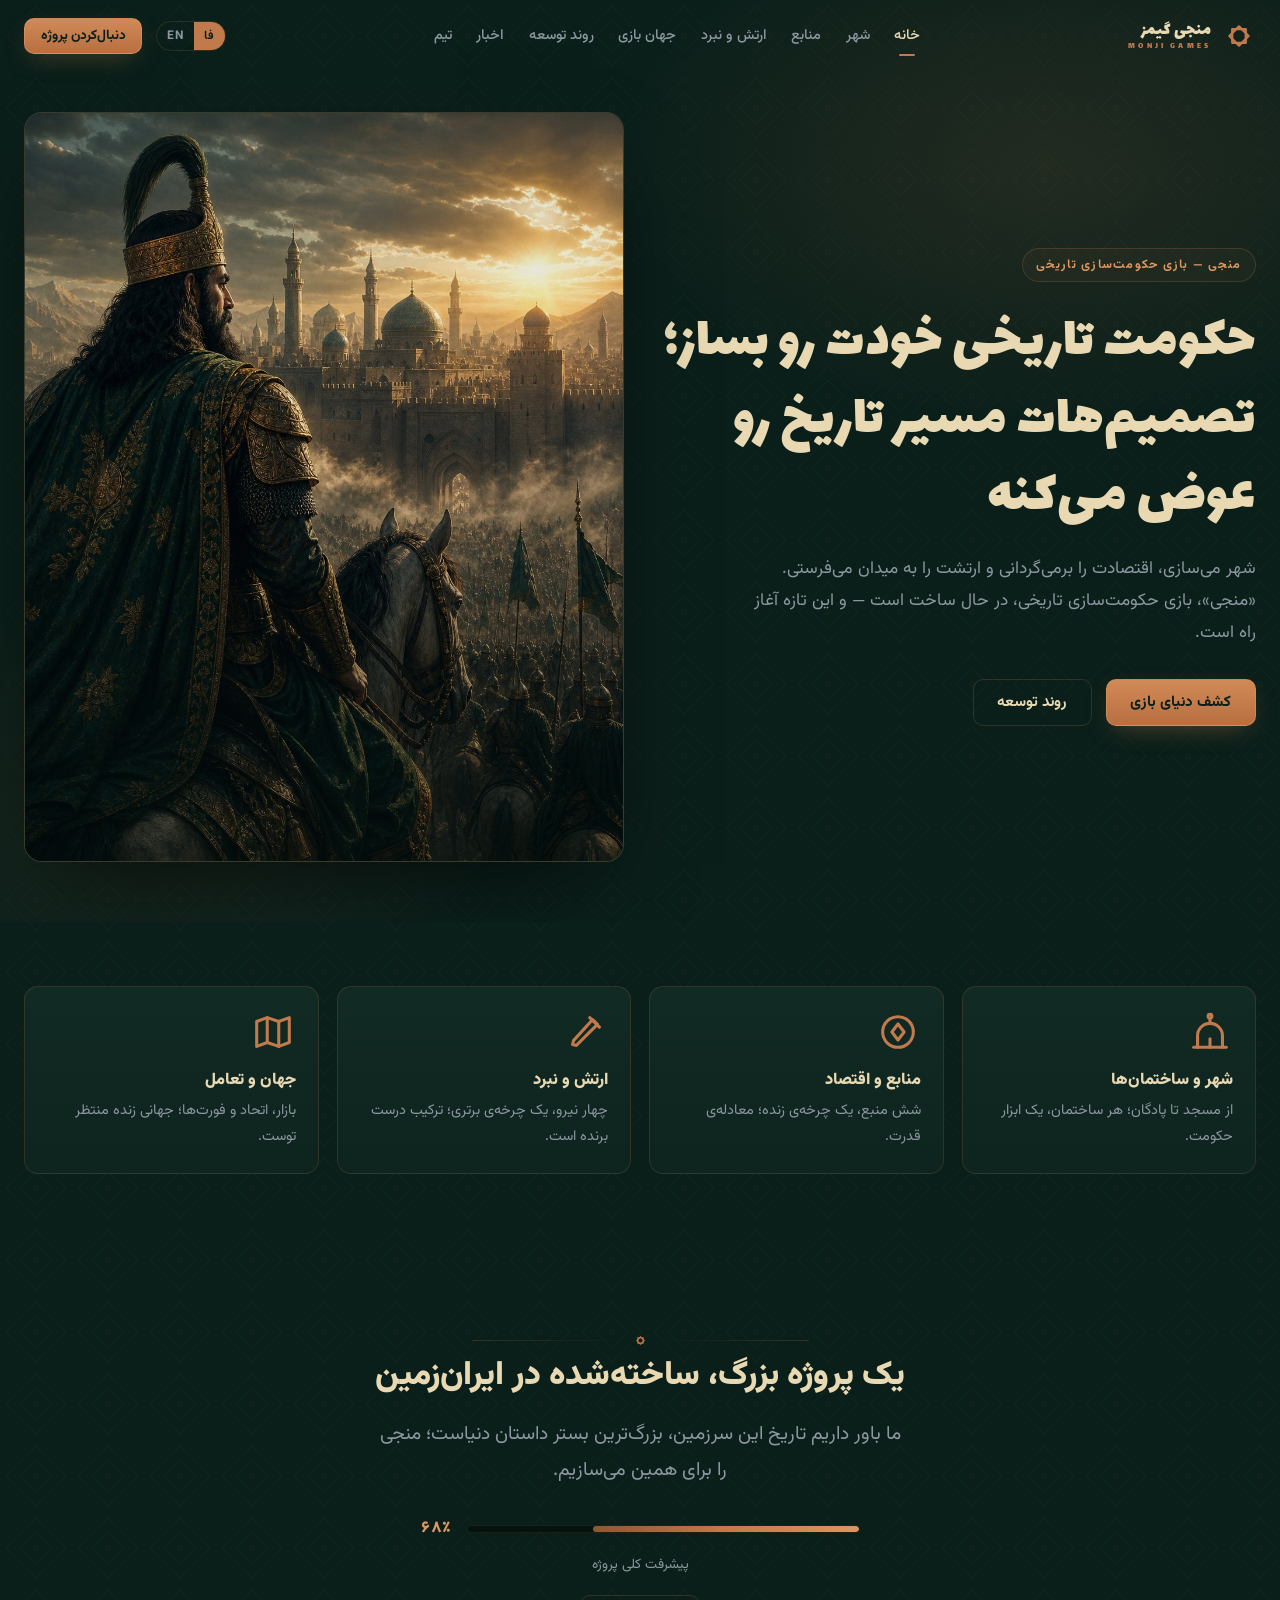
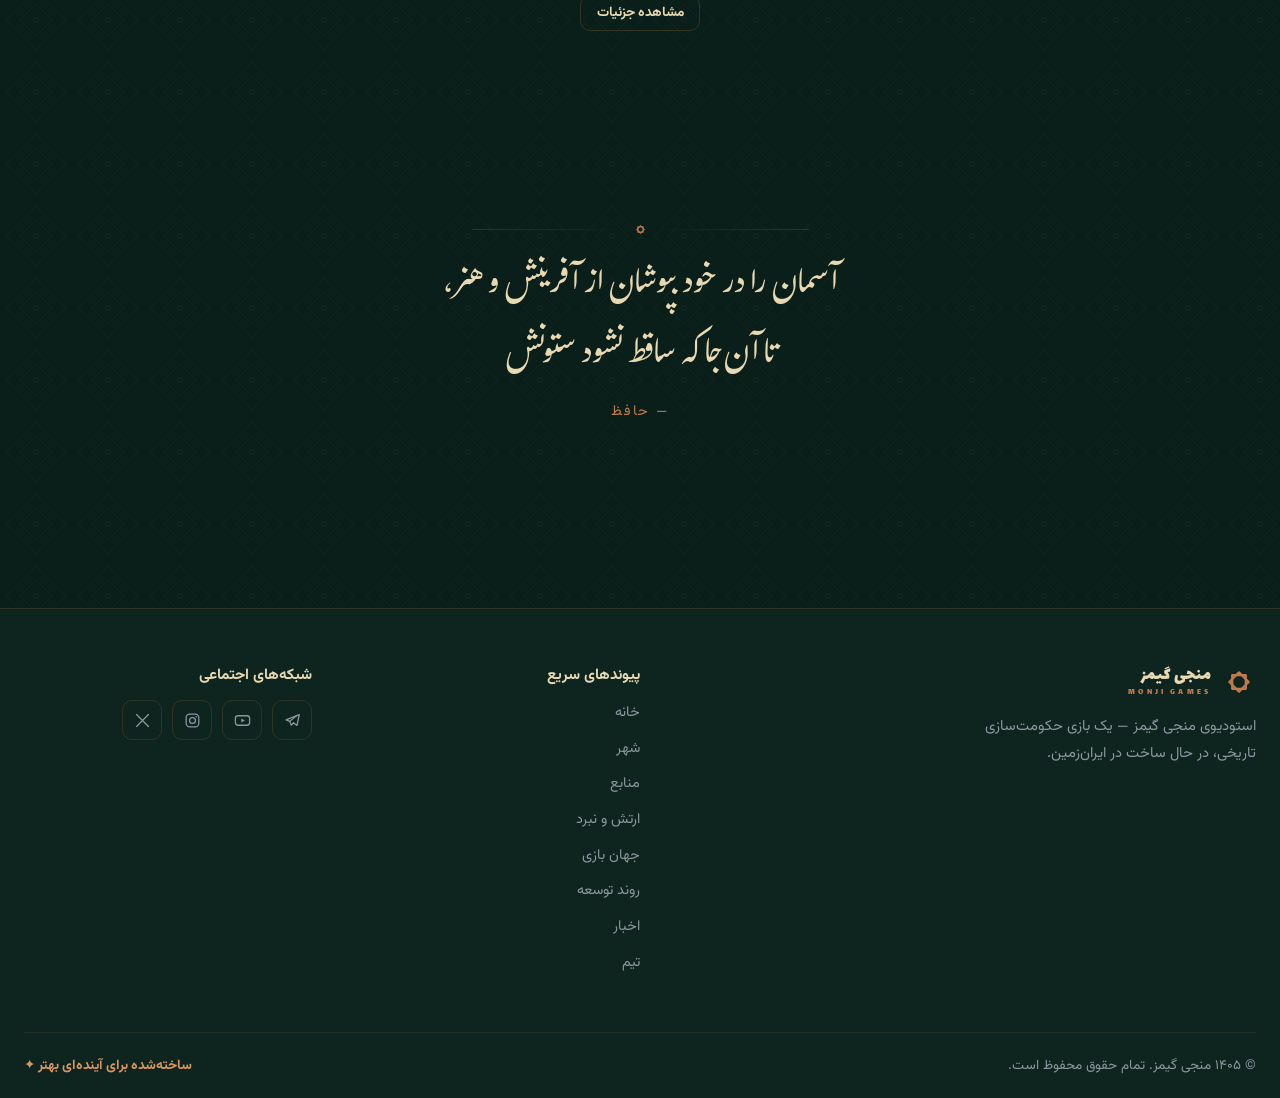
==== index.html @ e93cd84f "سایت منجی" ====
<!doctype html>
<html lang="fa" dir="rtl">
<head>
  <meta charset="utf-8">
  <meta name="viewport" content="width=device-width, initial-scale=1">
  <title data-i18n="title.home">منجی گیمز — بازی حکومت‌سازی تاریخی</title>
  <meta name="description" content="منجی — یک بازی حکومت‌سازی تاریخی در حال ساخت؛ شهر، اقتصاد، ارتش و جهان.">
  <link rel="icon" type="image/svg+xml" href="images/favicon.svg">
  <link rel="stylesheet" href="assets/css/fonts.css">
  <link rel="stylesheet" href="assets/css/main.css">
</head>
<body data-page="home">
  <a class="skip" href="#main">پرش به محتوا</a>
  <header id="siteHeader" class="site-header"></header>

  <main id="main">
    <!-- ۱. Hero — متن یک‌طرف، آرتورک سینمایی طرف دیگر (spec §6.1) -->
    <section class="hero">
      <div class="container hero-grid">
        <div class="hero-copy">
          <p class="eyebrow" data-i18n="home.kicker">منجی — بازی حکومت‌سازی تاریخی</p>
          <h1 data-i18n-html="home.title">حکومت تاریخی خودت رو بساز؛<br>تصمیم‌هات مسیر تاریخ رو عوض می‌کنه</h1>
          <p class="hero-sub" data-i18n="home.sub">شهر می‌سازی، اقتصادت را برمی‌گردانی و ارتشت را به میدان می‌فرستی. «منجی»، بازی حکومت‌سازی تاریخی، در حال ساخت است — و این تازه آغاز راه است.</p>
          <div class="hero-ctas">
            <a class="btn btn-primary" href="world.html" data-i18n="home.cta1">کشف دنیای بازی</a>
            <a class="btn btn-outline" href="progress.html" data-i18n="home.cta2">روند توسعه</a>
          </div>
        </div>
        <div class="hero-art">
          <div class="art-frame frame-corners">
            <img src="images/home-hero.jpg" alt="فرمانروا در برابر شهر و ارتش — آرتورک سینمایی" fetchpriority="high">
          </div>
        </div>
      </div>
    </section>

    <!-- ۲. چهار کارت باریک، هرکدام یک پیام -->
    <section class="section-sm" aria-label="بخش‌های بازی">
      <div class="container">
        <div class="feature-grid">
          <a class="card feature-card reveal" href="city.html">
            <span class="fc-icon"><svg viewBox="0 0 24 24" fill="none" stroke="currentColor" stroke-width="1.6" stroke-linecap="round" stroke-linejoin="round" aria-hidden="true"><path d="M5.5 20v-6a6.5 6.5 0 0 1 13 0v6"/><path d="M3.5 20h17"/><path d="M12 7.5V4.8"/><circle cx="12" cy="3.8" r="1"/><path d="M12 20v-4.5"/></svg></span>
            <h3 data-i18n="home.card1.t">شهر و ساختمان‌ها</h3>
            <p data-i18n="home.card1.l">از مسجد تا پادگان؛ هر ساختمان، یک ابزار حکومت.</p>
          </a>
          <a class="card feature-card reveal" href="resources.html">
            <span class="fc-icon"><svg viewBox="0 0 24 24" fill="none" stroke="currentColor" stroke-width="1.6" stroke-linecap="round" stroke-linejoin="round" aria-hidden="true"><circle cx="12" cy="12" r="8"/><path d="M12 7.8l3.2 4.2-3.2 4.2L8.8 12z"/></svg></span>
            <h3 data-i18n="home.card2.t">منابع و اقتصاد</h3>
            <p data-i18n="home.card2.l">شش منبع، یک چرخه‌ی زنده؛ معادله‌ی قدرت.</p>
          </a>
          <a class="card feature-card reveal" href="army.html">
            <span class="fc-icon"><svg viewBox="0 0 24 24" fill="none" stroke="currentColor" stroke-width="1.6" stroke-linecap="round" stroke-linejoin="round" aria-hidden="true"><path d="M5.5 18.5l2 .5L18.5 8l-2.5-2.5L6 16.5l-.5 2z"/><path d="M14.5 4.5l5 5"/></svg></span>
            <h3 data-i18n="home.card3.t">ارتش و نبرد</h3>
            <p data-i18n="home.card3.l">چهار نیرو، یک چرخه‌ی برتری؛ ترکیب درست برنده است.</p>
          </a>
          <a class="card feature-card reveal" href="world.html">
            <span class="fc-icon"><svg viewBox="0 0 24 24" fill="none" stroke="currentColor" stroke-width="1.6" stroke-linecap="round" stroke-linejoin="round" aria-hidden="true"><path d="M9 4.5L3.5 6.5v13L9 17.5l6 2 5.5-2v-13L15 6.5l-6-2z"/><path d="M9 4.5v13M15 6.5v13"/></svg></span>
            <h3 data-i18n="home.card4.t">جهان و تعامل</h3>
            <p data-i18n="home.card4.l">بازار، اتحاد و فورت‌ها؛ جهانی زنده منتظر توست.</p>
          </a>
        </div>
      </div>
    </section>

    <!-- ۳. سکشن آرام + Progress زنده -->
    <section class="section">
      <div class="container">
        <div class="calm-inner reveal">
          <div class="ornament"><svg viewBox="0 0 24 24" fill="none" stroke="currentColor" stroke-width="2" aria-hidden="true"><rect x="7.2" y="7.2" width="9.6" height="9.6"/><rect x="7.2" y="7.2" width="9.6" height="9.6" transform="rotate(45 12 12)"/></svg></div>
          <h2 class="h-section" data-i18n="home.calm.h">یک پروژه بزرگ، ساخته‌شده در ایران‌زمین</h2>
          <p class="calm-quote" data-i18n="home.calm.quote">ما باور داریم تاریخ این سرزمین، بزرگ‌ترین بستر داستان دنیاست؛ منجی را برای همین می‌سازیم.</p>
          <div class="calm-bar" id="homeBar">
            <span class="tp-bar"><span class="tp-fill" style="--p:68%"></span></span>
            <span class="calm-pct" id="homeBarPct">۶۸٪</span>
          </div>
          <p class="calm-label" data-i18n="home.calm.bar">پیشرفت کلی پروژه</p>
          <a class="btn btn-outline btn-sm" href="progress.html" data-i18n="home.calm.link">مشاهده جزئیات</a>
        </div>
      </div>
    </section>

    <!-- QuoteBanner پایانی -->
    <section class="quote-banner">
      <div class="ornament"><svg viewBox="0 0 24 24" fill="none" stroke="currentColor" stroke-width="2" aria-hidden="true"><rect x="7.2" y="7.2" width="9.6" height="9.6"/><rect x="7.2" y="7.2" width="9.6" height="9.6" transform="rotate(45 12 12)"/></svg></div>
      <p class="q-text" data-i18n-html="home.quote">آسمان را در خود بپوشان از آفرینش و هنر،<br>تا آن‌جا که ساقط نشود ستونش</p>
      <p class="q-by" data-i18n="home.quote.by">— حافظ</p>
    </section>
  </main>

  <footer id="siteFooter" class="site-footer"></footer>
  <div id="modals"></div>

  <script>window.MJ_CONFIG = window.MJ_CONFIG || {};</script>
  <script src="assets/js/i18n.js"></script>
  <script src="assets/js/data-fallback.js"></script>
  <script src="assets/js/main.js"></script>
</body>
</html>
---- assets/css/fonts.css ----
@font-face{font-family:'Cinzel';font-style:normal;font-weight:600;font-display:swap;src:url('../fonts/Cinzel-600-latin.woff2') format('woff2');}
@font-face{font-family:'Cinzel';font-style:normal;font-weight:700;font-display:swap;src:url('../fonts/Cinzel-700-latin.woff2') format('woff2');}
@font-face{font-family:'Cormorant';font-style:italic;font-weight:500;font-display:swap;src:url('../fonts/Cormorant-500i-latin.woff2') format('woff2');}
@font-face{font-family:'Cormorant';font-style:normal;font-weight:500;font-display:swap;src:url('../fonts/Cormorant-500-latin.woff2') format('woff2');}
@font-face{font-family:'Cormorant';font-style:normal;font-weight:600;font-display:swap;src:url('../fonts/Cormorant-600-latin.woff2') format('woff2');}
@font-face{font-family:'Inter';font-style:normal;font-weight:400;font-display:swap;src:url('../fonts/Inter-400-latin.woff2') format('woff2');}
@font-face{font-family:'Inter';font-style:normal;font-weight:600;font-display:swap;src:url('../fonts/Inter-600-latin.woff2') format('woff2');}
@font-face{font-family:'Inter';font-style:normal;font-weight:700;font-display:swap;src:url('../fonts/Inter-700-latin.woff2') format('woff2');}
@font-face{font-family:'Lalezar';font-style:normal;font-weight:400;font-display:swap;src:url('../fonts/Lalezar-400-arabic.woff2') format('woff2');}
@font-face{font-family:'Lalezar';font-style:normal;font-weight:400;font-display:swap;src:url('../fonts/Lalezar-400-latin.woff2') format('woff2');}
@font-face{font-family:'Vazirmatn';font-style:normal;font-weight:400;font-display:swap;src:url('../fonts/Vazirmatn-400-arabic.woff2') format('woff2');}
@font-face{font-family:'Vazirmatn';font-style:normal;font-weight:400;font-display:swap;src:url('../fonts/Vazirmatn-400-latin.woff2') format('woff2');}
@font-face{font-family:'Vazirmatn';font-style:normal;font-weight:500;font-display:swap;src:url('../fonts/Vazirmatn-500-arabic.woff2') format('woff2');}
@font-face{font-family:'Vazirmatn';font-style:normal;font-weight:500;font-display:swap;src:url('../fonts/Vazirmatn-500-latin.woff2') format('woff2');}
@font-face{font-family:'Vazirmatn';font-style:normal;font-weight:700;font-display:swap;src:url('../fonts/Vazirmatn-700-arabic.woff2') format('woff2');}
@font-face{font-family:'Vazirmatn';font-style:normal;font-weight:700;font-display:swap;src:url('../fonts/Vazirmatn-700-latin.woff2') format('woff2');}
@font-face{font-family:'Vazirmatn';font-style:normal;font-weight:900;font-display:swap;src:url('../fonts/Vazirmatn-900-arabic.woff2') format('woff2');}
@font-face{font-family:'Vazirmatn';font-style:normal;font-weight:900;font-display:swap;src:url('../fonts/Vazirmatn-900-latin.woff2') format('woff2');}
@font-face{font-family:'Gulzar';font-style:normal;font-weight:400;font-display:swap;src:url('../fonts/Gulzar-400-arabic.woff2') format('woff2');}
@font-face{font-family:'Gulzar';font-style:normal;font-weight:400;font-display:swap;src:url('../fonts/Gulzar-400-latin.woff2') format('woff2');}
---- assets/css/main.css ----
/* ============================================================
   Monji Games — Design System (spec §2)
   Palette: deep emerald / copper / desert beige
   ============================================================ */

:root {
  --bg: #0B1F1A;
  --surface: #122A24;
  --surface-2: #0E241E;
  --copper: #C17A4C;
  --copper-light: #DA9762;
  --copper-dim: rgba(193, 122, 76, .22);
  --beige: #E8D9B3;
  --steel: #8C97A0;
  --abyss: #05100D;
  --line: rgba(193, 122, 76, .18);
  --font-body: 'Vazirmatn', 'Inter', system-ui, sans-serif;
  --font-display: 'Lalezar', 'Cinzel', serif;
  --font-quote: 'Gulzar', 'Cormorant', serif;
  --radius: 14px;
  --header-h: 72px;
  --maxw: 1360px;
  --pattern: url("data:image/svg+xml,%3Csvg xmlns='http://www.w3.org/2000/svg' width='72' height='72' viewBox='0 0 72 72'%3E%3Cg fill='none' stroke='%23C17A4C' stroke-opacity='0.05'%3E%3Cpath d='M36 6L66 36L36 66L6 36Z'/%3E%3Cpath d='M36 20L52 36L36 52L20 36Z'/%3E%3Ccircle cx='36' cy='36' r='2.5'/%3E%3C/g%3E%3C/svg%3E");
}

html[lang="en"] {
  --font-body: 'Inter', 'Vazirmatn', system-ui, sans-serif;
  --font-display: 'Cinzel', 'Lalezar', serif;
  --font-quote: 'Cormorant', 'Gulzar', serif;
}

/* ---------- base ---------- */
* { box-sizing: border-box; }
html { scroll-behavior: smooth; }
body {
  margin: 0;
  background-color: var(--bg);
  background-image: var(--pattern);
  color: var(--steel);
  font-family: var(--font-body);
  font-size: 16px;
  line-height: 1.85;
  -webkit-font-smoothing: antialiased;
  min-height: 100vh;
}
body.no-scroll { overflow: hidden; }
img { max-width: 100%; display: block; }
a { color: inherit; text-decoration: none; }
button { font-family: inherit; cursor: pointer; }
h1, h2, h3, h4 { color: var(--beige); line-height: 1.4; margin: 0; font-weight: 900; }
::selection { background: rgba(193, 122, 76, .35); color: var(--beige); }
:focus-visible { outline: 2px solid var(--copper-light); outline-offset: 2px; border-radius: 4px; }

.skip {
  position: absolute; inset-inline-start: 12px; top: -70px; z-index: 200;
  background: var(--copper); color: #0B1F1A; padding: .6em 1.1em; border-radius: 8px;
  font-weight: 700; transition: top .2s;
}
.skip:focus { top: 12px; }

/* ---------- layout ---------- */
.container { width: 100%; max-width: var(--maxw); margin-inline: auto; padding-inline: 24px; }
.section { padding-block: clamp(48px, 7vw, 96px); position: relative; }
.section-sm { padding-block: clamp(32px, 5vw, 64px); position: relative; }
.lead { font-size: clamp(1rem, 1.4vw, 1.12rem); color: var(--steel); max-width: 62ch; margin: 0; }
.center { margin-inline: auto; text-align: center; }
.eyebrow { color: var(--copper-light); font-size: .85rem; letter-spacing: .16em; font-weight: 700; margin: 0 0 4px; }

.h-section { font-size: clamp(1.55rem, 2.6vw, 2.2rem); }
html[lang="en"] .h-section { font-family: var(--font-display); font-weight: 700; letter-spacing: .02em; }

/* ---------- ornament divider ---------- */
.ornament { display: flex; align-items: center; justify-content: center; gap: 12px; color: var(--copper); margin-block: 6px; }
.ornament::before, .ornament::after {
  content: ""; height: 1px; width: min(150px, 24vw);
  background: linear-gradient(90deg, transparent, var(--copper-dim));
}
.ornament::after { background: linear-gradient(90deg, var(--copper-dim), transparent); }
.ornament svg { width: 13px; height: 13px; flex: 0 0 auto; }

/* ---------- buttons ---------- */
.btn {
  display: inline-flex; align-items: center; justify-content: center; gap: .6em;
  padding: .72em 1.55em; border-radius: 10px; border: 1px solid transparent;
  font-weight: 700; font-size: .95rem; line-height: 1.5; transition: all .25s ease;
  font-family: var(--font-body);
}
.btn-primary {
  background: linear-gradient(180deg, #D08A57, #B96F41); color: #0B1F1A;
  border-color: rgba(218, 151, 98, .55);
  box-shadow: 0 8px 26px -10px rgba(193, 122, 76, .5);
}
.btn-primary:hover { background: linear-gradient(180deg, #DA9762, #C17A4C); transform: translateY(-2px); box-shadow: 0 12px 30px -10px rgba(193, 122, 76, .65); }
.btn-outline { background: transparent; color: var(--beige); border-color: var(--copper-dim); }
.btn-outline:hover { border-color: var(--copper); color: var(--copper-light); background: rgba(193, 122, 76, .08); }
.btn-sm { padding: .5em 1.15em; font-size: .85rem; }

/* ---------- header ---------- */
.site-header {
  position: fixed; inset-inline: 0; top: 0; z-index: 90;
  border-bottom: 1px solid transparent;
  transition: background .35s ease, border-color .35s ease, box-shadow .35s ease;
}
.site-header.solid {
  background: rgba(11, 31, 26, .9);
  backdrop-filter: blur(14px); -webkit-backdrop-filter: blur(14px);
  border-bottom-color: var(--line);
  box-shadow: 0 10px 30px -18px rgba(0, 0, 0, .6);
}
.header-inner { display: flex; align-items: center; gap: 20px; height: var(--header-h); position: relative; }
.logo { display: inline-flex; align-items: center; gap: 11px; }
.logo-mark { display: grid; place-items: center; }
.logo-mark svg { width: 34px; height: 34px; color: var(--copper); }
.logo-text { display: flex; flex-direction: column; line-height: 1.25; }
.logo-text b { color: var(--beige); font-family: var(--font-display); font-weight: 400; font-size: 1.12rem; }
html[lang="en"] .logo-text b { font-weight: 700; }
.logo-text i { font-style: normal; font-family: var(--font-display); font-size: .52rem; letter-spacing: .38em; color: var(--copper); }
.main-nav { display: flex; gap: 2px; margin-inline: auto; }
.nav-link {
  padding: .5em .78em; color: var(--steel); font-size: .9rem; font-weight: 500;
  border-radius: 8px; position: relative; white-space: nowrap; transition: color .2s;
}
.nav-link:hover { color: var(--beige); }
.nav-link[aria-current="page"] { color: var(--beige); }
.nav-link[aria-current="page"]::after {
  content: ""; position: absolute; inset-inline: 16px; bottom: 1px; height: 2px;
  background: var(--copper); border-radius: 2px;
}
.header-actions { display: flex; align-items: center; gap: 14px; }
.lang-switch { display: flex; border: 1px solid var(--line); border-radius: 999px; overflow: hidden; }
.lang-btn {
  background: transparent; border: 0; color: var(--steel); font-size: .75rem; font-weight: 700;
  padding: .4em .85em; letter-spacing: .06em; transition: all .2s;
}
.lang-btn:hover { color: var(--beige); }
.lang-btn[aria-pressed="true"] { background: var(--copper); color: #0B1F1A; }

.menu-btn { display: none; flex-direction: column; gap: 5px; background: none; border: 0; width: 44px; height: 44px; align-items: center; justify-content: center; }
.menu-btn span { width: 22px; height: 2px; background: var(--beige); border-radius: 2px; transition: transform .3s, opacity .3s; }
.menu-btn.open span:nth-child(1) { transform: translateY(7px) rotate(45deg); }
.menu-btn.open span:nth-child(2) { opacity: 0; }
.menu-btn.open span:nth-child(3) { transform: translateY(-7px) rotate(-45deg); }

/* mobile menu */
.mobile-menu {
  position: fixed; inset: 0; z-index: 80;
  background: rgba(5, 16, 13, .97);
  backdrop-filter: blur(10px); -webkit-backdrop-filter: blur(10px);
  display: flex; flex-direction: column; padding: calc(var(--header-h) + 18px) 26px 40px;
  opacity: 0; visibility: hidden; transform: translateY(-10px);
  transition: opacity .3s, transform .3s, visibility .3s;
  overflow-y: auto;
}
.mobile-menu.open { opacity: 1; visibility: visible; transform: none; }
.mm-top { display: flex; justify-content: space-between; align-items: center; gap: 12px; margin-bottom: 22px; }
.mm-link {
  font-size: 1.2rem; color: var(--beige); padding: .6em .2em; font-weight: 700;
  border-bottom: 1px solid rgba(193, 122, 76, .12);
}
.mm-link[aria-current="page"] { color: var(--copper-light); }

/* ---------- hero (home, split) ---------- */
.hero {
  position: relative; min-height: 100svh; display: flex; align-items: center;
  padding-top: calc(var(--header-h) + 40px); padding-bottom: 60px; overflow: hidden;
}
.hero::before {
  content: ""; position: absolute; inset: 0; pointer-events: none;
  background:
    radial-gradient(55% 45% at 82% 18%, rgba(193, 122, 76, .13), transparent 62%),
    radial-gradient(45% 40% at 12% 88%, rgba(193, 122, 76, .08), transparent 60%);
}
.hero-grid {
  display: grid; grid-template-columns: repeat(12, 1fr); gap: 32px;
  align-items: center; position: relative; width: 100%;
}
.hero-copy { grid-column: span 6; }
.hero-art { grid-column: span 6; position: relative; }
.hero .eyebrow { display: inline-block; border: 1px solid var(--copper-dim); border-radius: 999px; padding: .35em 1.1em; letter-spacing: .1em; font-size: .78rem; background: rgba(193, 122, 76, .05); }
.hero h1 {
  font-family: var(--font-display); font-weight: 400;
  font-size: clamp(2.05rem, 4.6vw, 3.9rem); line-height: 1.32; margin: 18px 0 16px;
}
html[lang="en"] .hero h1 { font-weight: 700; line-height: 1.25; }
.hero-sub { font-size: clamp(1rem, 1.35vw, 1.13rem); max-width: 52ch; margin: 0 0 30px; }
.hero-ctas { display: flex; gap: 14px; flex-wrap: wrap; }
.art-frame {
  position: relative; border: 1px solid var(--copper-dim); border-radius: 18px;
  overflow: hidden; aspect-ratio: 4 / 5;
  box-shadow: 0 34px 90px -32px rgba(0, 0, 0, .75);
  background: var(--surface);
}
.art-frame img { width: 100%; height: 100%; object-fit: cover; }
.art-frame::after {
  content: ""; position: absolute; inset: 0; pointer-events: none;
  background: linear-gradient(180deg, rgba(5, 16, 13, .12) 0%, transparent 45%, rgba(5, 16, 13, .55) 100%);
}
/* decorative corner accents (spec §2.4) */
.frame-corners::before {
  content: ""; position: absolute; inset: -11px; pointer-events: none; z-index: 2;
  opacity: .75;
  background:
    linear-gradient(var(--copper), var(--copper)) left top / 26px 2px,
    linear-gradient(var(--copper), var(--copper)) left top / 2px 26px,
    linear-gradient(var(--copper), var(--copper)) right top / 26px 2px,
    linear-gradient(var(--copper), var(--copper)) right top / 2px 26px,
    linear-gradient(var(--copper), var(--copper)) left bottom / 26px 2px,
    linear-gradient(var(--copper), var(--copper)) left bottom / 2px 26px,
    linear-gradient(var(--copper), var(--copper)) right bottom / 26px 2px,
    linear-gradient(var(--copper), var(--copper)) right bottom / 2px 26px;
  background-repeat: no-repeat;
}

/* ---------- page hero (banner) ---------- */
.page-hero {
  position: relative; min-height: 58vh; display: flex; align-items: flex-end;
  padding-top: calc(var(--header-h) + 60px); padding-bottom: 44px; overflow: hidden;
}
.ph-bg { position: absolute; inset: 0; }
.ph-bg img { width: 100%; height: 100%; object-fit: cover; }
.ph-bg::after {
  content: ""; position: absolute; inset: 0;
  background: linear-gradient(180deg, rgba(5, 16, 13, .58) 0%, rgba(11, 31, 26, .3) 42%, rgba(11, 31, 26, .97) 90%, var(--bg) 100%);
}
.page-hero .container { position: relative; }
.page-hero h1 { font-family: var(--font-display); font-weight: 400; font-size: clamp(1.9rem, 4.2vw, 3.3rem); line-height: 1.32; max-width: 24ch; }
html[lang="en"] .page-hero h1 { font-weight: 700; }
.page-hero .lead { margin-top: 12px; max-width: 60ch; }

/* compact centered page head (no banner) */
.page-head { padding-top: calc(var(--header-h) + 56px); padding-bottom: 8px; text-align: center; }
.page-head h1 { font-family: var(--font-display); font-weight: 400; font-size: clamp(1.9rem, 4vw, 3rem); line-height: 1.35; }
html[lang="en"] .page-head h1 { font-weight: 700; }
.page-head .lead { margin-inline: auto; margin-top: 10px; }

/* ---------- cards ---------- */
.card {
  background: linear-gradient(180deg, var(--surface), var(--surface-2));
  border: 1px solid var(--line); border-radius: var(--radius);
  padding: 22px; position: relative;
  transition: transform .25s ease, border-color .25s ease, box-shadow .25s ease;
}
.card:hover { transform: translateY(-4px); border-color: rgba(193, 122, 76, .45); box-shadow: 0 20px 44px -22px rgba(0, 0, 0, .7); }
.fc-icon { display: block; color: var(--copper); width: 46px; height: 46px; margin-bottom: 14px; }
.fc-icon svg { width: 100%; height: 100%; }
.fc-icon.sm { width: 34px; height: 34px; margin-bottom: 0; }

.feature-grid { display: grid; grid-template-columns: repeat(4, 1fr); gap: 18px; }
.feature-card h3 { font-size: 1.02rem; margin-bottom: 6px; transition: color .2s; }
.feature-card:hover h3 { color: var(--copper-light); }
.feature-card p { margin: 0; font-size: .9rem; }

/* ---------- tabs (city) ---------- */
.tabs { display: flex; gap: 6px; border-bottom: 1px solid var(--line); overflow-x: auto; scrollbar-width: none; }
.tabs::-webkit-scrollbar { display: none; }
.tab {
  flex: 0 0 auto; background: none; border: 0; color: var(--steel);
  font-size: .95rem; font-weight: 700; padding: .7em 1.25em;
  border-bottom: 2px solid transparent; margin-bottom: -1px; white-space: nowrap; transition: color .2s, border-color .2s;
}
.tab:hover { color: var(--beige); }
.tab[aria-selected="true"] { color: var(--beige); border-bottom-color: var(--copper); }

/* ---------- item cards (city / buildings) ---------- */
.items-grid { display: grid; grid-template-columns: repeat(4, 1fr); gap: 18px; margin-top: 28px; }
.item-card { padding: 0; overflow: hidden; display: flex; flex-direction: column; }
.ic-media { position: relative; aspect-ratio: 16 / 10; overflow: hidden; background: var(--surface-2); }
.ic-media img { width: 100%; height: 100%; object-fit: cover; transition: transform .5s ease; }
.item-card:hover .ic-media img { transform: scale(1.05); }
.ic-media::after { content: ""; position: absolute; inset: 0; background: linear-gradient(180deg, transparent 52%, rgba(5, 16, 13, .55)); }
.ic-body { padding: 16px 18px 18px; display: flex; flex-direction: column; gap: 6px; flex: 1; }
.ic-name { font-size: 1rem; }
.ic-line { font-size: .87rem; margin: 0; flex: 1; }
.ic-chevron { width: 20px; height: 20px; color: var(--copper); margin-top: 4px; transition: transform .25s; }
.ic-chevron svg { width: 100%; height: 100%; }
[dir="rtl"] .ic-chevron svg { transform: scaleX(-1); }
[dir="rtl"] .item-card:hover .ic-chevron { transform: translateX(-4px); }
[dir="ltr"] .item-card:hover .ic-chevron { transform: translateX(4px); }

/* ---------- resource cards ---------- */
.res-grid { display: grid; grid-template-columns: repeat(3, 1fr); gap: 18px; }
.res-card { display: flex; gap: 16px; align-items: flex-start; }
.res-card:hover h3 { color: var(--copper-light); }
.rc-icon {
  width: 48px; height: 48px; flex: 0 0 48px; color: var(--copper);
  border: 1px solid var(--line); border-radius: 12px;
  display: grid; place-items: center; background: rgba(193, 122, 76, .06);
}
.rc-icon svg { width: 26px; height: 26px; }
.res-card h3 { font-size: 1.02rem; margin-bottom: 4px; transition: color .2s; }
.res-card p { margin: 0; font-size: .88rem; }

/* callout ("ارتشت هزینه دارد") */
.callout {
  display: grid; grid-template-columns: auto 1fr; gap: 26px; align-items: center;
  background: linear-gradient(120deg, rgba(193, 122, 76, .1), transparent 55%), var(--surface);
  border: 1px solid var(--line); border-radius: 18px; padding: 30px 34px; position: relative; overflow: hidden;
}
.callout .co-icon { width: 64px; height: 64px; color: var(--copper); }
.callout .co-icon svg { width: 100%; height: 100%; }
.callout h3 { font-size: 1.28rem; margin-bottom: 8px; }
.callout p { margin: 0; max-width: 72ch; }

/* ---------- army ---------- */
.unit-grid { display: grid; grid-template-columns: repeat(4, 1fr); gap: 18px; }
.unit-card h3 { font-size: 1.02rem; margin-bottom: 6px; }
.unit-card:hover h3 { color: var(--copper-light); }
.unit-card p { margin: 0; font-size: .88rem; }

.cycle-wrap { display: grid; grid-template-columns: minmax(280px, 520px) 1fr; gap: clamp(28px, 4vw, 56px); align-items: center; }
.cycle-svg { width: 100%; height: auto; }
.cycle-svg text { font-family: var(--font-body); }
.cycle-aside .lead { margin-top: 10px; }
.treb-note { margin-top: 26px; }
.treb-head { display: flex; align-items: center; gap: 14px; margin-bottom: 10px; }
.treb-head h3 { font-size: 1.05rem; }
.treb-note p { margin: 0; font-size: .92rem; }

.camp-grid { display: grid; grid-template-columns: 1fr 1fr; gap: 18px; }
.camp-card h3 { font-size: 1.15rem; margin-bottom: 8px; }
.camp-card p { margin: 0; font-size: .94rem; }

/* ---------- world ---------- */
.world-grid { grid-template-columns: repeat(3, 1fr); }
.map-note {
  display: flex; gap: 20px; align-items: center; margin-top: 28px;
  border: 1px dashed var(--copper-dim); border-radius: 18px; padding: 26px 28px;
  background: rgba(193, 122, 76, .03);
}
.map-note .mn-icon { width: 52px; height: 52px; flex: 0 0 52px; color: var(--copper); }
.map-note .mn-icon svg { width: 100%; height: 100%; }
.map-note h3 { font-size: 1.05rem; margin-bottom: 4px; }
.map-note p { margin: 0; font-size: .9rem; }

/* ---------- level progression (city) ---------- */
.level-compare { text-align: center; }
.level-grid { display: flex; align-items: center; justify-content: center; gap: 24px; margin-top: 36px; max-width: 880px; margin-inline: auto; }
.level-card { margin: 0; background: var(--surface); border: 1px solid var(--line); border-radius: 18px; padding: 28px 26px 20px; flex: 1; text-align: center; }
.lv-art svg { width: 100%; max-width: 250px; height: auto; color: var(--copper); }
.level-card figcaption { margin-top: 12px; color: var(--beige); font-weight: 700; font-size: .95rem; }
.lv-up { border-color: rgba(193, 122, 76, .45); background: linear-gradient(180deg, rgba(193, 122, 76, .09), var(--surface)); }
.level-arrow { color: var(--copper); flex: 0 0 auto; }
.level-arrow svg { width: 42px; height: 42px; }
[dir="rtl"] .level-arrow { transform: scaleX(-1); }

/* ---------- progress page ---------- */
.ring-wrap { display: flex; flex-direction: column; align-items: center; gap: 4px; }
.ring { position: relative; width: clamp(220px, 32vw, 320px); aspect-ratio: 1; }
.ring svg { width: 100%; height: 100%; transform: rotate(-90deg); }
.ring-bg { fill: none; stroke: rgba(193, 122, 76, .14); stroke-width: 10; }
.ring-fg {
  fill: none; stroke: url(#ringGrad); stroke-width: 10; stroke-linecap: round;
  stroke-dasharray: 540.354; stroke-dashoffset: 540.354;
  transition: stroke-dashoffset 1.5s cubic-bezier(.22, .8, .3, 1);
}
.ring-center { position: absolute; inset: 0; display: grid; place-content: center; text-align: center; }
.ring-num {
  font-family: var(--font-display); font-weight: 400;
  font-size: clamp(2.5rem, 5vw, 3.7rem); color: var(--beige); line-height: 1.1;
  font-variant-numeric: tabular-nums;
}
html[lang="en"] .ring-num { font-weight: 700; }
.ring-label { color: var(--steel); font-size: .9rem; margin-top: 4px; }

.rows-title { text-align: center; margin-top: clamp(40px, 6vw, 64px); }
.rows { max-width: 760px; margin: 28px auto 0; display: flex; flex-direction: column; gap: 20px; }
.thin-progress { display: grid; grid-template-columns: minmax(130px, 220px) 1fr auto; align-items: center; gap: 18px; }
.tp-name { color: var(--beige); font-weight: 700; font-size: .95rem; }
.tp-bar {
  height: 6px; background: rgba(5, 16, 13, .75);
  border: 1px solid rgba(193, 122, 76, .12); border-radius: 999px; overflow: hidden;
}
.tp-fill {
  display: block; height: 100%; width: 0;
  background: linear-gradient(90deg, #8F5730, var(--copper), var(--copper-light));
  border-radius: 999px; transition: width 1.3s cubic-bezier(.22, .8, .3, 1);
}
.in .tp-fill { width: var(--p); }
.tp-pct { color: var(--copper-light); font-weight: 900; font-variant-numeric: tabular-nums; font-size: .95rem; min-width: 4ch; text-align: end; }

.tri-grid { display: grid; grid-template-columns: repeat(3, 1fr); gap: 18px; margin-top: clamp(40px, 6vw, 64px); }
.tri-card .t-label { color: var(--copper-light); font-size: .82rem; font-weight: 700; letter-spacing: .08em; display: block; margin-bottom: 8px; }
.tri-card p { margin: 0; font-size: .95rem; color: var(--steel); }
.prog-note { text-align: center; margin-top: 44px; font-size: .83rem; color: var(--steel); opacity: .8; }

/* home calm section */
.calm-inner { max-width: 640px; margin-inline: auto; text-align: center; }
.calm-quote { font-size: clamp(1.02rem, 1.6vw, 1.2rem); color: var(--steel); margin: 18px 0 0; max-width: 48ch; margin-inline: auto; }
.calm-bar { display: flex; align-items: center; gap: 16px; max-width: 440px; margin: 26px auto 8px; }
.calm-bar .tp-bar { flex: 1; height: 8px; border-width: 1px; }
.calm-pct { color: var(--copper-light); font-weight: 900; font-variant-numeric: tabular-nums; }
.calm-label { font-size: .85rem; margin: 0 0 18px; }

/* ---------- team ---------- */
.team-title { font-family: var(--font-display); font-weight: 400; font-size: clamp(1.6rem, 3.2vw, 2.5rem); max-width: 24ch; margin-inline: auto; }
html[lang="en"] .team-title { font-weight: 700; }
.team-row { display: grid; gap: 18px; margin-bottom: 18px; }
.team-row-5 { grid-template-columns: repeat(5, 1fr); }
.team-row-4 { grid-template-columns: repeat(4, 1fr); width: calc(80% - 3.6px); margin-inline: auto; }
.team-card { margin: 0; text-align: center; }
.tc-media {
  position: relative; border-radius: 16px; overflow: hidden; aspect-ratio: 3 / 4;
  background: var(--surface); border: 1px solid var(--line);
  transition: border-color .25s, box-shadow .25s;
}
.tc-media img { width: 100%; height: 100%; object-fit: cover; }
.tc-media::after { content: ""; position: absolute; inset: 0; background: linear-gradient(180deg, transparent 58%, rgba(5, 16, 13, .5)); pointer-events: none; }
.team-card:hover .tc-media { border-color: rgba(193, 122, 76, .55); box-shadow: 0 18px 40px -20px rgba(0, 0, 0, .6); }
.team-card figcaption { padding-top: 12px; }
.team-card h3 { font-size: .95rem; }
.team-card p { margin: 2px 0 0; font-size: .8rem; }

/* ---------- news / devlog ---------- */
.pills { display: flex; gap: 8px; overflow-x: auto; padding-bottom: 4px; scrollbar-width: none; }
.pills::-webkit-scrollbar { display: none; }
.pill {
  flex: 0 0 auto; background: transparent; border: 1px solid var(--line); color: var(--steel);
  border-radius: 999px; padding: .45em 1.25em; font-size: .88rem; font-weight: 700; transition: all .2s;
}
.pill:hover { color: var(--beige); border-color: var(--copper-dim); }
.pill.active { background: rgba(193, 122, 76, .12); border-color: var(--copper); color: var(--copper-light); }

.featured {
  display: grid; grid-template-columns: 7fr 5fr; gap: 0; align-items: stretch;
  background: linear-gradient(180deg, var(--surface), var(--surface-2));
  border: 1px solid var(--line); border-radius: 18px; overflow: hidden; margin-top: 24px;
}
.feat-media { position: relative; min-height: 260px; overflow: hidden; cursor: pointer; }
.feat-media img { position: absolute; inset: 0; width: 100%; height: 100%; object-fit: cover; transition: transform .5s ease; }
.feat-media:hover img { transform: scale(1.04); }
.feat-media::after { content: ""; position: absolute; inset: 0; background: linear-gradient(180deg, rgba(5, 16, 13, .1), rgba(5, 16, 13, .35)); }
.play-btn {
  position: absolute; inset: 0; margin: auto; z-index: 2; width: 76px; height: 76px; border-radius: 50%;
  background: rgba(193, 122, 76, .94); display: grid; place-items: center; color: #0B1F1A; border: 0;
  box-shadow: 0 0 0 10px rgba(193, 122, 76, .16), 0 18px 40px -12px rgba(0, 0, 0, .6);
  transition: transform .25s, background .25s;
}
.play-btn svg { width: 30px; height: 30px; }
[dir="rtl"] .play-btn svg { margin-left: 3px; }
[dir="ltr"] .play-btn svg { margin-right: 3px; }
.feat-media:hover .play-btn { transform: scale(1.08); background: var(--copper-light); }
.feat-body { padding: 30px; display: flex; flex-direction: column; justify-content: center; gap: 10px; align-items: flex-start; }
.feat-label { color: var(--copper-light); font-size: .8rem; font-weight: 700; letter-spacing: .08em; margin: 0; }
.feat-body h3 { font-size: clamp(1.15rem, 1.8vw, 1.45rem); }
.feat-body > p { margin: 0; font-size: .95rem; }
.feat-meta { display: flex; gap: 14px; align-items: center; font-size: .83rem; color: var(--steel); flex-wrap: wrap; }
.chip { border: 1px solid var(--line); color: var(--copper-light); border-radius: 999px; padding: .12em .9em; font-size: .75rem; font-weight: 700; }

.news-prev-title { margin-top: clamp(36px, 5vw, 52px); }
.devlog-grid { display: grid; grid-template-columns: repeat(3, 1fr); gap: 18px; margin-top: 24px; }
.thumb-card { padding: 0; overflow: hidden; display: flex; flex-direction: column; cursor: pointer; }
.t-media { position: relative; aspect-ratio: 16 / 9; overflow: hidden; background: var(--surface-2); }
.t-media img { width: 100%; height: 100%; object-fit: cover; transition: transform .5s ease; }
.thumb-card:hover .t-media img { transform: scale(1.05); }
.t-play {
  position: absolute; inset: 0; margin: auto; width: 48px; height: 48px; border-radius: 50%;
  background: rgba(11, 31, 26, .6); border: 1px solid var(--copper); color: var(--copper-light);
  display: grid; place-items: center; opacity: 0; transform: scale(.9); transition: all .25s;
}
.t-play svg { width: 18px; height: 18px; }
.thumb-card:hover .t-play, .thumb-card:focus-visible .t-play { opacity: 1; transform: scale(1); }
.t-body { padding: 16px 18px 18px; display: flex; flex-direction: column; gap: 6px; flex: 1; }
.t-body h3 { font-size: .98rem; }
.t-body p { margin: 0; font-size: .84rem; }

/* ---------- quote banner ---------- */
.quote-banner { text-align: center; padding-block: clamp(56px, 8vw, 96px); position: relative; }
.q-text {
  font-family: var(--font-quote); font-size: clamp(1.5rem, 2.8vw, 2.1rem);
  color: var(--beige); line-height: 2.1; max-width: 30ch; margin: 16px auto 0;
}
html[lang="en"] .q-text { font-style: italic; font-weight: 500; line-height: 1.9; }
.q-by { color: var(--copper); font-size: .9rem; letter-spacing: .12em; margin-top: 6px; }

/* ---------- footer ---------- */
.site-footer { background: var(--surface-2); border-top: 1px solid var(--line); margin-top: clamp(40px, 6vw, 72px); }
.footer-grid { display: grid; grid-template-columns: 2fr 1fr 1fr; gap: 40px; padding-block: 56px; }
.footer-brand .logo { margin-bottom: 14px; }
.footer-brand p { max-width: 34ch; font-size: .92rem; margin: 0; }
.footer-col h4 { font-size: .95rem; margin-bottom: 14px; font-weight: 700; }
.footer-links { list-style: none; margin: 0; padding: 0; display: grid; gap: 9px; font-size: .9rem; }
.footer-links a { transition: color .2s; }
.footer-links a:hover { color: var(--copper-light); }
.social-row { display: flex; gap: 10px; }
.social-btn {
  width: 40px; height: 40px; border: 1px solid var(--line); border-radius: 10px;
  display: grid; place-items: center; color: var(--steel); transition: all .2s;
}
.social-btn svg { width: 19px; height: 19px; }
.social-btn:hover { color: var(--copper-light); border-color: var(--copper); transform: translateY(-2px); }
.footer-bottom {
  border-top: 1px solid rgba(193, 122, 76, .1); padding-block: 20px;
  display: flex; justify-content: space-between; align-items: center; gap: 12px; flex-wrap: wrap; font-size: .85rem;
}
.footer-tagline { color: var(--copper-light); font-weight: 700; }

/* ---------- modals ---------- */
.modal { position: fixed; inset: 0; z-index: 120; display: grid; place-items: center; padding: 24px; visibility: hidden; }
.modal-backdrop { position: absolute; inset: 0; background: rgba(5, 16, 13, .92); backdrop-filter: blur(8px); -webkit-backdrop-filter: blur(8px); opacity: 0; transition: opacity .25s; }
.modal-panel {
  position: relative; background: var(--surface); border: 1px solid var(--line); border-radius: 18px;
  max-width: 920px; width: 100%; max-height: 90vh; overflow: auto;
  transform: translateY(16px) scale(.98); opacity: 0; transition: transform .3s, opacity .3s;
}
.modal.open { visibility: visible; }
.modal.open .modal-backdrop { opacity: 1; }
.modal.open .modal-panel { transform: none; opacity: 1; }
.modal-head {
  display: flex; justify-content: space-between; align-items: center; gap: 16px;
  padding: 16px 22px; border-bottom: 1px solid var(--line); position: sticky; top: 0; background: var(--surface); z-index: 2;
}
.modal-head h3 { font-size: 1.05rem; }
.modal-close {
  background: none; border: 0; color: var(--steel); width: 38px; height: 38px;
  border-radius: 10px; display: grid; place-items: center; flex: 0 0 auto; transition: all .2s;
}
.modal-close svg { width: 19px; height: 19px; }
.modal-close:hover { color: var(--beige); background: rgba(193, 122, 76, .1); }

.vm-frame { aspect-ratio: 16 / 9; background: #000; }
.vm-frame iframe { width: 100%; height: 100%; border: 0; display: block; }
.vm-ph { position: relative; aspect-ratio: 16 / 9; overflow: hidden; background: var(--abyss); }
.vm-ph img { width: 100%; height: 100%; object-fit: cover; filter: brightness(.5); }
.vm-ph p {
  position: absolute; inset-inline: 0; bottom: 0; margin: 0; padding: 20px; text-align: center;
  color: var(--beige); background: linear-gradient(180deg, transparent, rgba(5, 16, 13, .92));
}

.follow-body { padding: 24px 26px 28px; }
.follow-sub { margin: 0 0 20px; font-size: .92rem; }
.field { margin-bottom: 16px; }
.field label { display: block; color: var(--beige); font-size: .86rem; font-weight: 700; margin-bottom: 6px; }
.field input[type="text"], .field input[type="email"], .field select {
  width: 100%; background: var(--abyss); border: 1px solid var(--line); border-radius: 10px;
  color: var(--beige); padding: .72em 1em; font-family: inherit; font-size: .95rem; transition: border-color .2s, box-shadow .2s;
}
.field input::placeholder { color: rgba(140, 151, 160, .55); }
.field input:focus, .field select:focus { outline: none; border-color: var(--copper); box-shadow: 0 0 0 3px rgba(193, 122, 76, .15); }
.field select {
  appearance: none; -webkit-appearance: none; padding-inline-end: 2.6em; cursor: pointer;
  background-image: url("data:image/svg+xml,%3Csvg xmlns='http://www.w3.org/2000/svg' viewBox='0 0 24 24' fill='none' stroke='%23C17A4C' stroke-width='2' stroke-linecap='round'%3E%3Cpath d='M6 9l6 6 6-6'/%3E%3C/svg%3E");
  background-repeat: no-repeat; background-position: right .9em center; background-size: 16px;
}
[dir="rtl"] .field select { background-position: left .9em center; }
.check-field { margin-bottom: 18px; }
.check { display: flex; gap: 10px; align-items: flex-start; color: var(--steel); font-size: .86rem; font-weight: 500; cursor: pointer; }
.check input { accent-color: var(--copper); width: 18px; height: 18px; margin-top: 3px; flex: 0 0 auto; }
.form-status { min-height: 1.5em; font-size: .88rem; margin: 12px 0 0; }
.form-status.err { color: #E2A17D; }
.form-status.ok { color: var(--copper-light); }
.demo-note { font-size: .73rem; color: var(--steel); opacity: .7; margin: 14px 0 0; }
.success-box { text-align: center; padding: 26px 20px 8px; }
.success-box .s-icon { display: block; width: 62px; height: 62px; margin: 0 auto 14px; color: var(--copper); }
.success-box .s-icon svg { width: 100%; height: 100%; }
.success-box p { margin: 0 0 18px; color: var(--beige); }

/* ---------- reveal on scroll ---------- */
.reveal { opacity: 0; transform: translateY(16px); transition: opacity .7s ease, transform .7s ease; }
.reveal.in { opacity: 1; transform: none; }

/* ============================================================
   Responsive (spec §9)
   ============================================================ */
@media (max-width: 1024px) {
  .main-nav { display: none; }
  .menu-btn { display: inline-flex; }
  .hero { min-height: auto; padding-top: calc(var(--header-h) + 48px); }
  .hero-grid { grid-template-columns: 1fr; gap: 30px; }
  .hero-copy, .hero-art { grid-column: auto; }
  .hero-art { order: -1; max-width: 560px; margin-inline: auto; width: 100%; }
  .hero h1 { font-size: clamp(1.8rem, 5.4vw, 2.6rem); }
  .feature-grid, .unit-grid { grid-template-columns: repeat(2, 1fr); }
  .items-grid { grid-template-columns: repeat(2, 1fr); }
  .res-grid { grid-template-columns: repeat(2, 1fr); }
  .cycle-wrap { grid-template-columns: 1fr; gap: 30px; max-width: 560px; margin-inline: auto; }
  .team-row-5, .team-row-4 { grid-template-columns: repeat(2, 1fr); width: 100%; }
  .featured { grid-template-columns: 1fr; }
  .feat-media { aspect-ratio: 16 / 9; min-height: 0; }
  .devlog-grid { grid-template-columns: repeat(2, 1fr); }
  .tri-grid { grid-template-columns: 1fr 1fr; }
  .callout { grid-template-columns: 1fr; text-align: center; justify-items: center; }
  .footer-grid { grid-template-columns: 1fr 1fr; }
  .footer-brand { grid-column: 1 / -1; }
  .thin-progress { grid-template-columns: minmax(110px, 170px) 1fr auto; gap: 12px; }
  .world-grid { grid-template-columns: 1fr 1fr; }
  .world-grid .feature-card:last-child { grid-column: 1 / -1; }
  .camp-grid { grid-template-columns: 1fr; }
}

@media (max-width: 640px) {
  .container { padding-inline: 18px; }
  .items-grid, .res-grid, .unit-grid, .feature-grid { gap: 12px; }
  .devlog-grid, .tri-grid { grid-template-columns: 1fr; }
  .world-grid { grid-template-columns: 1fr; }
  .world-grid .feature-card:last-child { grid-column: auto; }
  .thin-progress {
    grid-template-columns: 1fr auto;
    grid-template-areas: "name pct" "bar bar";
    gap: 8px 12px;
  }
  .tp-name { grid-area: name; }
  .tp-bar { grid-area: bar; }
  .tp-pct { grid-area: pct; }
  .footer-grid { grid-template-columns: 1fr; gap: 30px; }
  .footer-bottom { justify-content: center; text-align: center; }
  .hero-ctas .btn { flex: 1; }
  .team-row-5, .team-row-4 { gap: 12px; }
  .level-grid { flex-direction: column; gap: 16px; }
  .level-arrow { transform: rotate(90deg); }
  [dir="rtl"] .level-arrow { transform: rotate(-90deg); }
  .map-note { flex-direction: column; text-align: center; }
  .callout { padding: 24px 20px; }
  .feat-body { padding: 20px; }
  .q-text { line-height: 2.3; }
}

@media (max-width: 420px) {
  .feature-grid, .unit-grid, .items-grid, .res-grid { grid-template-columns: 1fr; }
}

/* ---------- reduced motion ---------- */
@media (prefers-reduced-motion: reduce) {
  html { scroll-behavior: auto; }
  .reveal { opacity: 1; transform: none; transition: none; }
  .ring-fg, .tp-fill { transition: none; }
  * { animation-duration: .001s !important; }
}
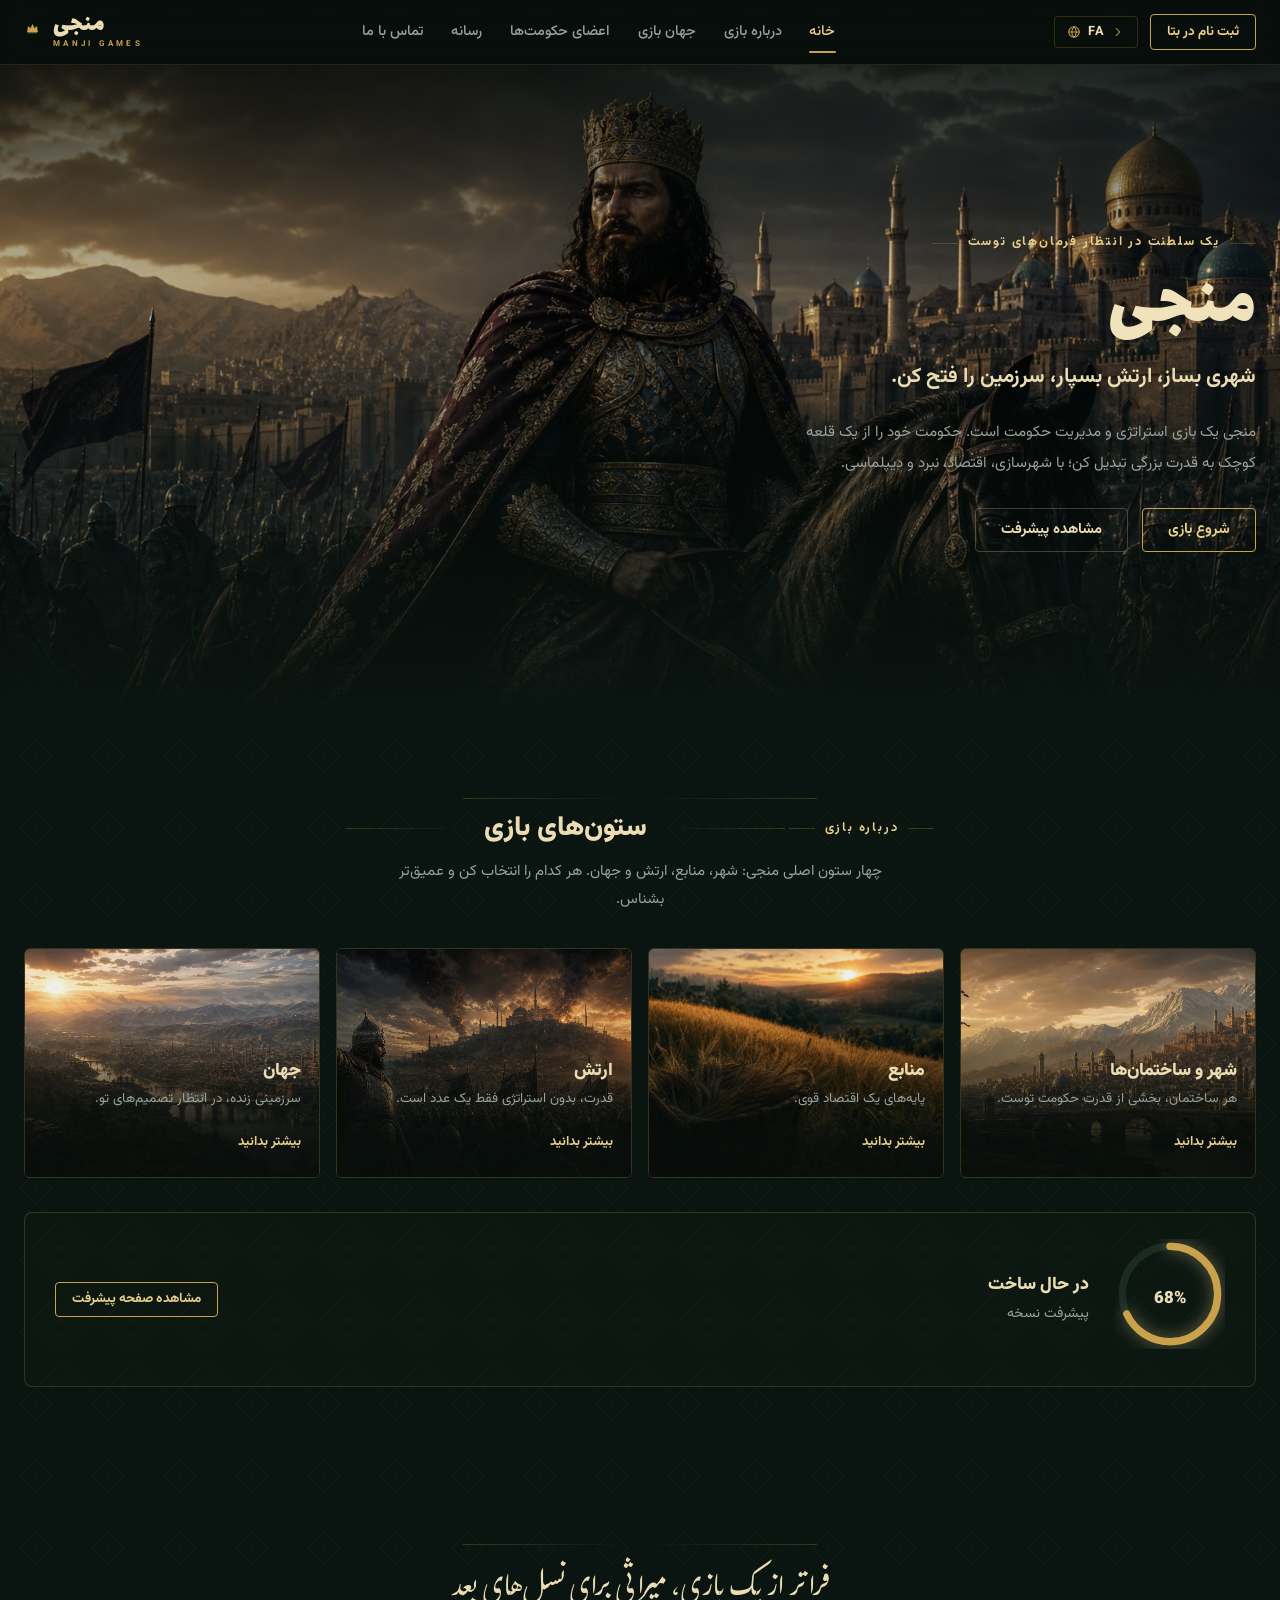
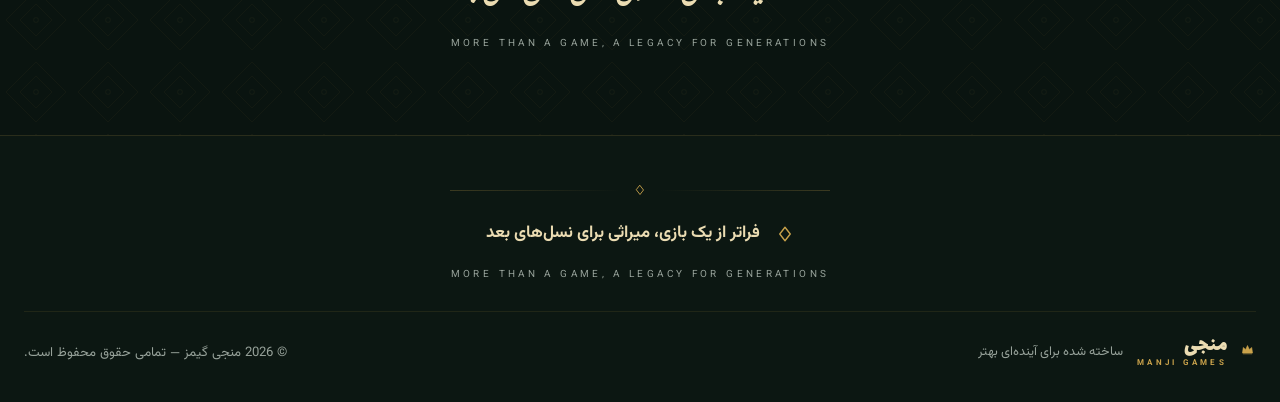
==== commit bd7a612c: "new" ====
--- a/index.html
+++ b/index.html
@@ -3,96 +3,112 @@
 <head>
   <meta charset="utf-8">
   <meta name="viewport" content="width=device-width, initial-scale=1">
-  <title data-i18n="title.home">منجی گیمز — بازی حکومت‌سازی تاریخی</title>
-  <meta name="description" content="منجی — یک بازی حکومت‌سازی تاریخی در حال ساخت؛ شهر، اقتصاد، ارتش و جهان.">
-  <link rel="icon" type="image/svg+xml" href="images/favicon.svg">
+  <title>منجی — Monji Games</title>
+  <meta name="description" content="منجی؛ بازی استراتژی و مدیریت حکومت. شهری بساز، ارتش بسپار، سرزمین را فتح کن.">
+  <link rel="icon" type="image/svg+xml" href="favicon.svg">
   <link rel="stylesheet" href="assets/css/fonts.css">
   <link rel="stylesheet" href="assets/css/main.css">
 </head>
-<body data-page="home">
-  <a class="skip" href="#main">پرش به محتوا</a>
-  <header id="siteHeader" class="site-header"></header>
+<body data-page="home" data-title-key="pg.home">
+  <div id="siteHeader"></div>
 
   <main id="main">
-    <!-- ۱. Hero — متن یک‌طرف، آرتورک سینمایی طرف دیگر (spec §6.1) -->
-    <section class="hero">
-      <div class="container hero-grid">
+    <!-- hero -->
+    <section class="page-hero page-hero--tall">
+      <div class="ph-bg"><img src="images/home-hero.jpg" alt=""></div>
+      <div class="container">
         <div class="hero-copy">
-          <p class="eyebrow" data-i18n="home.kicker">منجی — بازی حکومت‌سازی تاریخی</p>
-          <h1 data-i18n-html="home.title">حکومت تاریخی خودت رو بساز؛<br>تصمیم‌هات مسیر تاریخ رو عوض می‌کنه</h1>
-          <p class="hero-sub" data-i18n="home.sub">شهر می‌سازی، اقتصادت را برمی‌گردانی و ارتشت را به میدان می‌فرستی. «منجی»، بازی حکومت‌سازی تاریخی، در حال ساخت است — و این تازه آغاز راه است.</p>
-          <div class="hero-ctas">
-            <a class="btn btn-primary" href="world.html" data-i18n="home.cta1">کشف دنیای بازی</a>
-            <a class="btn btn-outline" href="progress.html" data-i18n="home.cta2">روند توسعه</a>
-          </div>
-        </div>
-        <div class="hero-art">
-          <div class="art-frame frame-corners">
-            <img src="images/home-hero.jpg" alt="فرمانروا در برابر شهر و ارتش — آرتورک سینمایی" fetchpriority="high">
+          <p class="eyebrow" data-i18n="home.eyebrow"></p>
+          <h1 class="hero-title" data-i18n="home.title"></h1>
+          <p class="hero-sub" data-i18n="home.sub"></p>
+          <p class="hero-para" data-i18n="home.para"></p>
+          <div class="hero-cta">
+            <button class="btn btn-gold" type="button" data-open-modal="beta" data-i18n="home.ctaPlay"></button>
+            <a class="btn btn-ghost" href="progress.html" data-i18n="home.ctaProgress"></a>
           </div>
         </div>
       </div>
     </section>
 
-    <!-- ۲. چهار کارت باریک، هرکدام یک پیام -->
-    <section class="section-sm" aria-label="بخش‌های بازی">
+    <!-- about / pillars -->
+    <section class="section" id="about">
       <div class="container">
-        <div class="feature-grid">
-          <a class="card feature-card reveal" href="city.html">
-            <span class="fc-icon"><svg viewBox="0 0 24 24" fill="none" stroke="currentColor" stroke-width="1.6" stroke-linecap="round" stroke-linejoin="round" aria-hidden="true"><path d="M5.5 20v-6a6.5 6.5 0 0 1 13 0v6"/><path d="M3.5 20h17"/><path d="M12 7.5V4.8"/><circle cx="12" cy="3.8" r="1"/><path d="M12 20v-4.5"/></svg></span>
-            <h3 data-i18n="home.card1.t">شهر و ساختمان‌ها</h3>
-            <p data-i18n="home.card1.l">از مسجد تا پادگان؛ هر ساختمان، یک ابزار حکومت.</p>
+        <div class="sec-head reveal">
+          <div class="ornament" aria-hidden="true"></div>
+          <p class="eyebrow" style="justify-content:center" data-i18n="nav.about"></p>
+          <h2 class="sec-title" data-i18n="home.aboutT"></h2>
+          <p class="lead" data-i18n="home.aboutP"></p>
+        </div>
+
+        <div class="home-feats">
+          <a class="hf-card reveal" href="city.html">
+            <div class="hf-bg"><img src="images/hero-city.jpg" alt="" loading="lazy"></div>
+            <div class="hf-body">
+              <h3 data-i18n="home.feat1t"></h3>
+              <p data-i18n="home.feat1l"></p>
+              <span class="w-link" style="justify-content:flex-start"><span data-i18n="home.more"></span></span>
+            </div>
           </a>
-          <a class="card feature-card reveal" href="resources.html">
-            <span class="fc-icon"><svg viewBox="0 0 24 24" fill="none" stroke="currentColor" stroke-width="1.6" stroke-linecap="round" stroke-linejoin="round" aria-hidden="true"><circle cx="12" cy="12" r="8"/><path d="M12 7.8l3.2 4.2-3.2 4.2L8.8 12z"/></svg></span>
-            <h3 data-i18n="home.card2.t">منابع و اقتصاد</h3>
-            <p data-i18n="home.card2.l">شش منبع، یک چرخه‌ی زنده؛ معادله‌ی قدرت.</p>
+          <a class="hf-card reveal" href="resources.html">
+            <div class="hf-bg"><img src="images/res-wheat.jpg" alt="" loading="lazy"></div>
+            <div class="hf-body">
+              <h3 data-i18n="home.feat2t"></h3>
+              <p data-i18n="home.feat2l"></p>
+              <span class="w-link" style="justify-content:flex-start"><span data-i18n="home.more"></span></span>
+            </div>
           </a>
-          <a class="card feature-card reveal" href="army.html">
-            <span class="fc-icon"><svg viewBox="0 0 24 24" fill="none" stroke="currentColor" stroke-width="1.6" stroke-linecap="round" stroke-linejoin="round" aria-hidden="true"><path d="M5.5 18.5l2 .5L18.5 8l-2.5-2.5L6 16.5l-.5 2z"/><path d="M14.5 4.5l5 5"/></svg></span>
-            <h3 data-i18n="home.card3.t">ارتش و نبرد</h3>
-            <p data-i18n="home.card3.l">چهار نیرو، یک چرخه‌ی برتری؛ ترکیب درست برنده است.</p>
+          <a class="hf-card reveal" href="army.html">
+            <div class="hf-bg"><img src="images/hero-army.jpg" alt="" loading="lazy"></div>
+            <div class="hf-body">
+              <h3 data-i18n="home.feat3t"></h3>
+              <p data-i18n="home.feat3l"></p>
+              <span class="w-link" style="justify-content:flex-start"><span data-i18n="home.more"></span></span>
+            </div>
           </a>
-          <a class="card feature-card reveal" href="world.html">
-            <span class="fc-icon"><svg viewBox="0 0 24 24" fill="none" stroke="currentColor" stroke-width="1.6" stroke-linecap="round" stroke-linejoin="round" aria-hidden="true"><path d="M9 4.5L3.5 6.5v13L9 17.5l6 2 5.5-2v-13L15 6.5l-6-2z"/><path d="M9 4.5v13M15 6.5v13"/></svg></span>
-            <h3 data-i18n="home.card4.t">جهان و تعامل</h3>
-            <p data-i18n="home.card4.l">بازار، اتحاد و فورت‌ها؛ جهانی زنده منتظر توست.</p>
+          <a class="hf-card reveal" href="world.html">
+            <div class="hf-bg"><img src="images/hero-world.jpg" alt="" loading="lazy"></div>
+            <div class="hf-body">
+              <h3 data-i18n="home.feat4t"></h3>
+              <p data-i18n="home.feat4l"></p>
+              <span class="w-link" style="justify-content:flex-start"><span data-i18n="home.more"></span></span>
+            </div>
           </a>
+        </div>
+
+        <!-- progress strip -->
+        <div class="home-strip reveal">
+          <div class="strip-ring" aria-hidden="true">
+            <svg viewBox="0 0 120 120">
+              <circle class="ring-track" cx="60" cy="60" r="52"></circle>
+              <circle class="ring-arc" id="homeStripArc" cx="60" cy="60" r="52"></circle>
+            </svg>
+            <span class="strip-num" id="homeStripNum">0%</span>
+          </div>
+          <div class="strip-text">
+            <h3 data-i18n="home.stripTitle"></h3>
+            <p data-i18n="home.stripLabel"></p>
+          </div>
+          <a class="btn btn-gold btn-sm" href="progress.html" data-i18n="home.stripCta"></a>
         </div>
       </div>
     </section>
 
-    <!-- ۳. سکشن آرام + Progress زنده -->
-    <section class="section">
+    <!-- quote -->
+    <section class="quote-banner">
       <div class="container">
-        <div class="calm-inner reveal">
-          <div class="ornament"><svg viewBox="0 0 24 24" fill="none" stroke="currentColor" stroke-width="2" aria-hidden="true"><rect x="7.2" y="7.2" width="9.6" height="9.6"/><rect x="7.2" y="7.2" width="9.6" height="9.6" transform="rotate(45 12 12)"/></svg></div>
-          <h2 class="h-section" data-i18n="home.calm.h">یک پروژه بزرگ، ساخته‌شده در ایران‌زمین</h2>
-          <p class="calm-quote" data-i18n="home.calm.quote">ما باور داریم تاریخ این سرزمین، بزرگ‌ترین بستر داستان دنیاست؛ منجی را برای همین می‌سازیم.</p>
-          <div class="calm-bar" id="homeBar">
-            <span class="tp-bar"><span class="tp-fill" style="--p:68%"></span></span>
-            <span class="calm-pct" id="homeBarPct">۶۸٪</span>
-          </div>
-          <p class="calm-label" data-i18n="home.calm.bar">پیشرفت کلی پروژه</p>
-          <a class="btn btn-outline btn-sm" href="progress.html" data-i18n="home.calm.link">مشاهده جزئیات</a>
-        </div>
+        <div class="ornament reveal" aria-hidden="true"></div>
+        <p class="q-text reveal" data-i18n="quote.text"></p>
+        <p class="q-en reveal" data-i18n="quote.en"></p>
       </div>
-    </section>
-
-    <!-- QuoteBanner پایانی -->
-    <section class="quote-banner">
-      <div class="ornament"><svg viewBox="0 0 24 24" fill="none" stroke="currentColor" stroke-width="2" aria-hidden="true"><rect x="7.2" y="7.2" width="9.6" height="9.6"/><rect x="7.2" y="7.2" width="9.6" height="9.6" transform="rotate(45 12 12)"/></svg></div>
-      <p class="q-text" data-i18n-html="home.quote">آسمان را در خود بپوشان از آفرینش و هنر،<br>تا آن‌جا که ساقط نشود ستونش</p>
-      <p class="q-by" data-i18n="home.quote.by">— حافظ</p>
     </section>
   </main>
 
-  <footer id="siteFooter" class="site-footer"></footer>
+  <div id="siteFooter"></div>
   <div id="modals"></div>
 
-  <script>window.MJ_CONFIG = window.MJ_CONFIG || {};</script>
   <script src="assets/js/i18n.js"></script>
   <script src="assets/js/data-fallback.js"></script>
+  <script>window.MJ_CONFIG = { apiUrl: '' };</script>
   <script src="assets/js/main.js"></script>
 </body>
 </html>
--- a/assets/css/main.css
+++ b/assets/css/main.css
@@ -1,26 +1,30 @@
 /* ============================================================
-   Monji Games — Design System (spec §2)
-   Palette: deep emerald / copper / desert beige
+   Monji Games — Design System v2
+   Rebuilt 1:1 from the reference screenshots:
+   dark green-black base, gold #C9A24B accents, photo cards,
+   gold-gradient tabs, cinematic full-bleed heroes.
    ============================================================ */
 
 :root {
-  --bg: #0B1F1A;
-  --surface: #122A24;
-  --surface-2: #0E241E;
-  --copper: #C17A4C;
-  --copper-light: #DA9762;
-  --copper-dim: rgba(193, 122, 76, .22);
-  --beige: #E8D9B3;
-  --steel: #8C97A0;
-  --abyss: #05100D;
-  --line: rgba(193, 122, 76, .18);
+  --bg: #0A1410;
+  --bg-2: #0C1712;
+  --surface: #101D17;
+  --surface-2: #0D1913;
+  --gold: #C9A24B;
+  --gold-light: #E9CF8A;
+  --gold-deep: #8A6A30;
+  --gold-dim: rgba(201, 162, 75, .25);
+  --beige: #EBDCB2;
+  --steel: #97A29A;
+  --line: rgba(201, 162, 75, .22);
+  --abyss: #040A07;
   --font-body: 'Vazirmatn', 'Inter', system-ui, sans-serif;
   --font-display: 'Lalezar', 'Cinzel', serif;
   --font-quote: 'Gulzar', 'Cormorant', serif;
-  --radius: 14px;
-  --header-h: 72px;
-  --maxw: 1360px;
-  --pattern: url("data:image/svg+xml,%3Csvg xmlns='http://www.w3.org/2000/svg' width='72' height='72' viewBox='0 0 72 72'%3E%3Cg fill='none' stroke='%23C17A4C' stroke-opacity='0.05'%3E%3Cpath d='M36 6L66 36L36 66L6 36Z'/%3E%3Cpath d='M36 20L52 36L36 52L20 36Z'/%3E%3Ccircle cx='36' cy='36' r='2.5'/%3E%3C/g%3E%3C/svg%3E");
+  --radius: 6px;
+  --header-h: 64px;
+  --maxw: 1380px;
+  --pattern: url("data:image/svg+xml,%3Csvg xmlns='http://www.w3.org/2000/svg' width='72' height='72' viewBox='0 0 72 72'%3E%3Cg fill='none' stroke='%23C9A24B' stroke-opacity='0.045'%3E%3Cpath d='M36 6L66 36L36 66L6 36Z'/%3E%3Cpath d='M36 20L52 36L36 52L20 36Z'/%3E%3Ccircle cx='36' cy='36' r='2.5'/%3E%3C/g%3E%3C/svg%3E");
 }
 
 html[lang="en"] {
@@ -47,581 +51,676 @@
 img { max-width: 100%; display: block; }
 a { color: inherit; text-decoration: none; }
 button { font-family: inherit; cursor: pointer; }
-h1, h2, h3, h4 { color: var(--beige); line-height: 1.4; margin: 0; font-weight: 900; }
-::selection { background: rgba(193, 122, 76, .35); color: var(--beige); }
-:focus-visible { outline: 2px solid var(--copper-light); outline-offset: 2px; border-radius: 4px; }
+h1, h2, h3, h4 { color: var(--beige); line-height: 1.45; margin: 0; font-weight: 800; }
+::selection { background: rgba(201, 162, 75, .35); color: var(--beige); }
+:focus-visible { outline: 2px solid var(--gold-light); outline-offset: 2px; border-radius: 4px; }
 
 .skip {
   position: absolute; inset-inline-start: 12px; top: -70px; z-index: 200;
-  background: var(--copper); color: #0B1F1A; padding: .6em 1.1em; border-radius: 8px;
+  background: var(--gold); color: #14100a; padding: .6em 1.1em; border-radius: 6px;
   font-weight: 700; transition: top .2s;
 }
 .skip:focus { top: 12px; }
 
 /* ---------- layout ---------- */
 .container { width: 100%; max-width: var(--maxw); margin-inline: auto; padding-inline: 24px; }
-.section { padding-block: clamp(48px, 7vw, 96px); position: relative; }
-.section-sm { padding-block: clamp(32px, 5vw, 64px); position: relative; }
-.lead { font-size: clamp(1rem, 1.4vw, 1.12rem); color: var(--steel); max-width: 62ch; margin: 0; }
-.center { margin-inline: auto; text-align: center; }
-.eyebrow { color: var(--copper-light); font-size: .85rem; letter-spacing: .16em; font-weight: 700; margin: 0 0 4px; }
-
-.h-section { font-size: clamp(1.55rem, 2.6vw, 2.2rem); }
-html[lang="en"] .h-section { font-family: var(--font-display); font-weight: 700; letter-spacing: .02em; }
-
-/* ---------- ornament divider ---------- */
-.ornament { display: flex; align-items: center; justify-content: center; gap: 12px; color: var(--copper); margin-block: 6px; }
+.section { padding-block: clamp(44px, 6vw, 84px); position: relative; }
+.section-sm { padding-block: clamp(28px, 4vw, 56px); position: relative; }
+.lead { font-size: 15px; color: var(--steel); max-width: 60ch; margin: 0; }
+
+/* ---------- ornaments ---------- */
+.ornament { display: flex; align-items: center; justify-content: center; gap: 14px; color: var(--gold); margin-block: 8px; }
 .ornament::before, .ornament::after {
-  content: ""; height: 1px; width: min(150px, 24vw);
-  background: linear-gradient(90deg, transparent, var(--copper-dim));
-}
-.ornament::after { background: linear-gradient(90deg, var(--copper-dim), transparent); }
-.ornament svg { width: 13px; height: 13px; flex: 0 0 auto; }
+  content: ""; height: 1px; width: min(170px, 26vw);
+  background: linear-gradient(90deg, transparent, var(--gold-dim));
+}
+.ornament::after { background: linear-gradient(90deg, var(--gold-dim), transparent); }
+.ornament svg { width: 12px; height: 12px; flex: 0 0 auto; }
+.eyebrow {
+  display: inline-flex; align-items: center; gap: 10px;
+  color: var(--gold-light); font-size: .8rem; letter-spacing: .14em; font-weight: 600; margin: 0 0 6px;
+}
+.eyebrow::before, .eyebrow::after { content: ""; width: 26px; height: 1px; background: var(--gold-dim); }
+.eyebrow svg { width: 10px; height: 10px; }
 
 /* ---------- buttons ---------- */
 .btn {
   display: inline-flex; align-items: center; justify-content: center; gap: .6em;
-  padding: .72em 1.55em; border-radius: 10px; border: 1px solid transparent;
-  font-weight: 700; font-size: .95rem; line-height: 1.5; transition: all .25s ease;
+  padding: .68em 1.7em; border-radius: 4px; border: 1px solid transparent;
+  font-weight: 700; font-size: .92rem; line-height: 1.5; transition: all .25s ease;
   font-family: var(--font-body);
 }
-.btn-primary {
-  background: linear-gradient(180deg, #D08A57, #B96F41); color: #0B1F1A;
-  border-color: rgba(218, 151, 98, .55);
-  box-shadow: 0 8px 26px -10px rgba(193, 122, 76, .5);
-}
-.btn-primary:hover { background: linear-gradient(180deg, #DA9762, #C17A4C); transform: translateY(-2px); box-shadow: 0 12px 30px -10px rgba(193, 122, 76, .65); }
-.btn-outline { background: transparent; color: var(--beige); border-color: var(--copper-dim); }
-.btn-outline:hover { border-color: var(--copper); color: var(--copper-light); background: rgba(193, 122, 76, .08); }
-.btn-sm { padding: .5em 1.15em; font-size: .85rem; }
-
-/* ---------- header ---------- */
+.btn-gold {
+  background: transparent; color: var(--gold-light); border-color: var(--gold);
+}
+.btn-gold:hover { background: var(--gold); color: #14100a; box-shadow: 0 8px 26px -10px rgba(201, 162, 75, .55); }
+.btn-ghost { background: transparent; color: var(--beige); border-color: rgba(235, 220, 178, .25); }
+.btn-ghost:hover { border-color: var(--gold); color: var(--gold-light); background: rgba(201, 162, 75, .07); }
+.btn-sm { padding: .5em 1.2em; font-size: .84rem; }
+.btn svg { width: 15px; height: 15px; }
+[dir="rtl"] .btn svg { transform: scaleX(-1); }
+
+/* chevron circle button (cards) */
+.chev {
+  width: 30px; height: 30px; border-radius: 50%; flex: 0 0 auto;
+  border: 1px solid var(--gold); color: var(--gold-light);
+  display: grid; place-items: center; background: rgba(10, 20, 16, .5);
+  transition: all .25s;
+}
+.chev svg { width: 13px; height: 13px; }
+[dir="rtl"] .chev svg { transform: scaleX(-1); }
+a.chev:hover, button.chev:hover { background: var(--gold); color: #14100a; }
+
+/* ---------- header (world-page variant, منجی logo from army page) ---------- */
 .site-header {
-  position: fixed; inset-inline: 0; top: 0; z-index: 90;
-  border-bottom: 1px solid transparent;
-  transition: background .35s ease, border-color .35s ease, box-shadow .35s ease;
-}
-.site-header.solid {
-  background: rgba(11, 31, 26, .9);
-  backdrop-filter: blur(14px); -webkit-backdrop-filter: blur(14px);
-  border-bottom-color: var(--line);
-  box-shadow: 0 10px 30px -18px rgba(0, 0, 0, .6);
-}
-.header-inner { display: flex; align-items: center; gap: 20px; height: var(--header-h); position: relative; }
-.logo { display: inline-flex; align-items: center; gap: 11px; }
-.logo-mark { display: grid; place-items: center; }
-.logo-mark svg { width: 34px; height: 34px; color: var(--copper); }
-.logo-text { display: flex; flex-direction: column; line-height: 1.25; }
-.logo-text b { color: var(--beige); font-family: var(--font-display); font-weight: 400; font-size: 1.12rem; }
-html[lang="en"] .logo-text b { font-weight: 700; }
-.logo-text i { font-style: normal; font-family: var(--font-display); font-size: .52rem; letter-spacing: .38em; color: var(--copper); }
-.main-nav { display: flex; gap: 2px; margin-inline: auto; }
+  position: sticky; top: 0; z-index: 90;
+  direction: ltr; /* logo left, CTA right — per reference, in both languages */
+  background: rgba(8, 14, 11, .94);
+  backdrop-filter: blur(12px); -webkit-backdrop-filter: blur(12px);
+  border-bottom: 1px solid rgba(201, 162, 75, .16);
+}
+.nav-main { direction: rtl; }
+html[lang="en"] .nav-main { direction: ltr; }
+.header-inner { display: flex; align-items: center; gap: 18px; height: var(--header-h); }
+.header-end { display: flex; align-items: center; gap: 12px; }
+.lang-toggle {
+  display: inline-flex; align-items: center; gap: 7px;
+  background: transparent; border: 1px solid var(--line); color: var(--beige);
+  border-radius: 4px; padding: .42em .9em; font-size: .8rem; font-weight: 700; letter-spacing: .05em;
+  transition: all .2s;
+}
+.lang-toggle:hover { border-color: var(--gold); color: var(--gold-light); }
+.lang-toggle svg { width: 14px; height: 14px; color: var(--gold); }
+.nav-main { display: flex; gap: 2px; margin-inline: auto; }
 .nav-link {
-  padding: .5em .78em; color: var(--steel); font-size: .9rem; font-weight: 500;
-  border-radius: 8px; position: relative; white-space: nowrap; transition: color .2s;
+  padding: .5em .9em; color: var(--steel); font-size: .9rem; font-weight: 500;
+  position: relative; white-space: nowrap; transition: color .2s;
 }
 .nav-link:hover { color: var(--beige); }
-.nav-link[aria-current="page"] { color: var(--beige); }
+.nav-link[aria-current="page"] { color: var(--gold-light); }
 .nav-link[aria-current="page"]::after {
-  content: ""; position: absolute; inset-inline: 16px; bottom: 1px; height: 2px;
-  background: var(--copper); border-radius: 2px;
-}
-.header-actions { display: flex; align-items: center; gap: 14px; }
-.lang-switch { display: flex; border: 1px solid var(--line); border-radius: 999px; overflow: hidden; }
-.lang-btn {
-  background: transparent; border: 0; color: var(--steel); font-size: .75rem; font-weight: 700;
-  padding: .4em .85em; letter-spacing: .06em; transition: all .2s;
-}
-.lang-btn:hover { color: var(--beige); }
-.lang-btn[aria-pressed="true"] { background: var(--copper); color: #0B1F1A; }
-
-.menu-btn { display: none; flex-direction: column; gap: 5px; background: none; border: 0; width: 44px; height: 44px; align-items: center; justify-content: center; }
+  content: ""; position: absolute; inset-inline: 12px; bottom: 0; height: 2px;
+  background: var(--gold); border-radius: 2px;
+}
+.logo { display: inline-flex; align-items: center; gap: 12px; }
+.logo-stack { display: flex; flex-direction: column; align-items: flex-start; line-height: 1.15; }
+[dir="ltr"] .logo-stack { align-items: flex-end; }
+.logo-crown { display: block; }
+.logo-crown svg { width: 17px; height: 13px; color: var(--gold); }
+.logo-name { font-family: var(--font-display); font-weight: 400; font-size: 1.55rem; color: var(--beige); margin-top: -3px; }
+.logo-sub { font-size: .5rem; letter-spacing: .42em; color: var(--gold); font-weight: 600; }
+
+/* mobile menu */
+.menu-btn { display: none; flex-direction: column; gap: 5px; background: none; border: 0; width: 42px; height: 42px; align-items: center; justify-content: center; }
 .menu-btn span { width: 22px; height: 2px; background: var(--beige); border-radius: 2px; transition: transform .3s, opacity .3s; }
 .menu-btn.open span:nth-child(1) { transform: translateY(7px) rotate(45deg); }
 .menu-btn.open span:nth-child(2) { opacity: 0; }
 .menu-btn.open span:nth-child(3) { transform: translateY(-7px) rotate(-45deg); }
-
-/* mobile menu */
 .mobile-menu {
   position: fixed; inset: 0; z-index: 80;
-  background: rgba(5, 16, 13, .97);
-  backdrop-filter: blur(10px); -webkit-backdrop-filter: blur(10px);
+  background: rgba(4, 10, 7, .98);
   display: flex; flex-direction: column; padding: calc(var(--header-h) + 18px) 26px 40px;
   opacity: 0; visibility: hidden; transform: translateY(-10px);
-  transition: opacity .3s, transform .3s, visibility .3s;
-  overflow-y: auto;
+  transition: opacity .3s, transform .3s, visibility .3s; overflow-y: auto;
 }
 .mobile-menu.open { opacity: 1; visibility: visible; transform: none; }
 .mm-top { display: flex; justify-content: space-between; align-items: center; gap: 12px; margin-bottom: 22px; }
-.mm-link {
-  font-size: 1.2rem; color: var(--beige); padding: .6em .2em; font-weight: 700;
-  border-bottom: 1px solid rgba(193, 122, 76, .12);
-}
-.mm-link[aria-current="page"] { color: var(--copper-light); }
-
-/* ---------- hero (home, split) ---------- */
-.hero {
-  position: relative; min-height: 100svh; display: flex; align-items: center;
-  padding-top: calc(var(--header-h) + 40px); padding-bottom: 60px; overflow: hidden;
-}
-.hero::before {
-  content: ""; position: absolute; inset: 0; pointer-events: none;
-  background:
-    radial-gradient(55% 45% at 82% 18%, rgba(193, 122, 76, .13), transparent 62%),
-    radial-gradient(45% 40% at 12% 88%, rgba(193, 122, 76, .08), transparent 60%);
-}
-.hero-grid {
-  display: grid; grid-template-columns: repeat(12, 1fr); gap: 32px;
-  align-items: center; position: relative; width: 100%;
-}
-.hero-copy { grid-column: span 6; }
-.hero-art { grid-column: span 6; position: relative; }
-.hero .eyebrow { display: inline-block; border: 1px solid var(--copper-dim); border-radius: 999px; padding: .35em 1.1em; letter-spacing: .1em; font-size: .78rem; background: rgba(193, 122, 76, .05); }
-.hero h1 {
-  font-family: var(--font-display); font-weight: 400;
-  font-size: clamp(2.05rem, 4.6vw, 3.9rem); line-height: 1.32; margin: 18px 0 16px;
-}
-html[lang="en"] .hero h1 { font-weight: 700; line-height: 1.25; }
-.hero-sub { font-size: clamp(1rem, 1.35vw, 1.13rem); max-width: 52ch; margin: 0 0 30px; }
-.hero-ctas { display: flex; gap: 14px; flex-wrap: wrap; }
-.art-frame {
-  position: relative; border: 1px solid var(--copper-dim); border-radius: 18px;
-  overflow: hidden; aspect-ratio: 4 / 5;
-  box-shadow: 0 34px 90px -32px rgba(0, 0, 0, .75);
-  background: var(--surface);
-}
-.art-frame img { width: 100%; height: 100%; object-fit: cover; }
-.art-frame::after {
-  content: ""; position: absolute; inset: 0; pointer-events: none;
-  background: linear-gradient(180deg, rgba(5, 16, 13, .12) 0%, transparent 45%, rgba(5, 16, 13, .55) 100%);
-}
-/* decorative corner accents (spec §2.4) */
-.frame-corners::before {
-  content: ""; position: absolute; inset: -11px; pointer-events: none; z-index: 2;
-  opacity: .75;
-  background:
-    linear-gradient(var(--copper), var(--copper)) left top / 26px 2px,
-    linear-gradient(var(--copper), var(--copper)) left top / 2px 26px,
-    linear-gradient(var(--copper), var(--copper)) right top / 26px 2px,
-    linear-gradient(var(--copper), var(--copper)) right top / 2px 26px,
-    linear-gradient(var(--copper), var(--copper)) left bottom / 26px 2px,
-    linear-gradient(var(--copper), var(--copper)) left bottom / 2px 26px,
-    linear-gradient(var(--copper), var(--copper)) right bottom / 26px 2px,
-    linear-gradient(var(--copper), var(--copper)) right bottom / 2px 26px;
-  background-repeat: no-repeat;
-}
-
-/* ---------- page hero (banner) ---------- */
+.mm-link { font-size: 1.15rem; color: var(--beige); padding: .6em .2em; font-weight: 700; border-bottom: 1px solid rgba(201, 162, 75, .12); }
+.mm-link[aria-current="page"] { color: var(--gold-light); }
+
+/* ---------- full-bleed page hero ---------- */
 .page-hero {
-  position: relative; min-height: 58vh; display: flex; align-items: flex-end;
-  padding-top: calc(var(--header-h) + 60px); padding-bottom: 44px; overflow: hidden;
-}
+  position: relative; min-height: clamp(420px, 56vh, 600px);
+  display: flex; align-items: center; overflow: hidden;
+}
+.page-hero--tall { min-height: clamp(520px, 72vh, 760px); }
 .ph-bg { position: absolute; inset: 0; }
 .ph-bg img { width: 100%; height: 100%; object-fit: cover; }
 .ph-bg::after {
   content: ""; position: absolute; inset: 0;
-  background: linear-gradient(180deg, rgba(5, 16, 13, .58) 0%, rgba(11, 31, 26, .3) 42%, rgba(11, 31, 26, .97) 90%, var(--bg) 100%);
-}
-.page-hero .container { position: relative; }
-.page-hero h1 { font-family: var(--font-display); font-weight: 400; font-size: clamp(1.9rem, 4.2vw, 3.3rem); line-height: 1.32; max-width: 24ch; }
-html[lang="en"] .page-hero h1 { font-weight: 700; }
-.page-hero .lead { margin-top: 12px; max-width: 60ch; }
-
-/* compact centered page head (no banner) */
-.page-head { padding-top: calc(var(--header-h) + 56px); padding-bottom: 8px; text-align: center; }
+  background:
+    linear-gradient(180deg, rgba(8, 14, 11, .72) 0%, rgba(8, 14, 11, .18) 34%, rgba(10, 20, 16, .55) 72%, var(--bg) 100%);
+}
+.page-hero .container { position: relative; width: 100%; }
+.hero-copy { max-width: 620px; }
+.hero-copy--end { margin-inline-start: auto; }
+[dir="rtl"] .hero-copy--end { text-align: left; }
+[dir="ltr"] .hero-copy--end { text-align: right; }
+.hero-title {
+  font-family: var(--font-display); font-weight: 400;
+  font-size: clamp(2.5rem, 5.6vw, 4.6rem); line-height: 1.3; color: #F0E3BC;
+}
+html[lang="en"] .hero-title { font-weight: 700; line-height: 1.25; }
+.hero-sub { font-size: clamp(1.02rem, 1.7vw, 1.3rem); color: var(--beige); margin: 4px 0 0; font-weight: 600; }
+.hero-para { font-size: .95rem; color: var(--steel); margin: 20px 0 0; max-width: 52ch; line-height: 2.1; }
+.hero-cta { display: flex; gap: 14px; flex-wrap: wrap; margin-top: 28px; }
+/* world hero: quote box on the far side */
+.hero-quotebox {
+  position: absolute; inset-inline-end: 28px; bottom: 70px; max-width: 300px;
+  border-inline-end: 2px solid var(--gold); padding: 8px 18px;
+  color: var(--beige); font-size: .95rem; line-height: 2.1;
+}
+[dir="rtl"] .hero-quotebox { text-align: left; }
+[dir="ltr"] .hero-quotebox { text-align: right; }
+
+/* compact centered page head */
+.page-head { padding-top: 52px; padding-bottom: 8px; text-align: center; position: relative; }
 .page-head h1 { font-family: var(--font-display); font-weight: 400; font-size: clamp(1.9rem, 4vw, 3rem); line-height: 1.35; }
 html[lang="en"] .page-head h1 { font-weight: 700; }
 .page-head .lead { margin-inline: auto; margin-top: 10px; }
 
-/* ---------- cards ---------- */
-.card {
-  background: linear-gradient(180deg, var(--surface), var(--surface-2));
-  border: 1px solid var(--line); border-radius: var(--radius);
-  padding: 22px; position: relative;
-  transition: transform .25s ease, border-color .25s ease, box-shadow .25s ease;
-}
-.card:hover { transform: translateY(-4px); border-color: rgba(193, 122, 76, .45); box-shadow: 0 20px 44px -22px rgba(0, 0, 0, .7); }
-.fc-icon { display: block; color: var(--copper); width: 46px; height: 46px; margin-bottom: 14px; }
-.fc-icon svg { width: 100%; height: 100%; }
-.fc-icon.sm { width: 34px; height: 34px; margin-bottom: 0; }
-
-.feature-grid { display: grid; grid-template-columns: repeat(4, 1fr); gap: 18px; }
-.feature-card h3 { font-size: 1.02rem; margin-bottom: 6px; transition: color .2s; }
-.feature-card:hover h3 { color: var(--copper-light); }
-.feature-card p { margin: 0; font-size: .9rem; }
-
-/* ---------- tabs (city) ---------- */
-.tabs { display: flex; gap: 6px; border-bottom: 1px solid var(--line); overflow-x: auto; scrollbar-width: none; }
-.tabs::-webkit-scrollbar { display: none; }
+/* section head with side ornaments */
+.sec-head { text-align: center; margin-bottom: 34px; }
+.sec-head .ornament { margin-bottom: 10px; }
+.sec-title {
+  display: inline-flex; align-items: center; gap: 18px;
+  font-size: clamp(1.3rem, 2.4vw, 1.7rem); color: var(--beige); font-weight: 800;
+}
+.sec-title::before, .sec-title::after {
+  content: ""; width: min(120px, 16vw); height: 1px;
+  background: linear-gradient(90deg, transparent, var(--gold-dim));
+}
+.sec-title::after { background: linear-gradient(90deg, var(--gold-dim), transparent); }
+.sec-head .lead { margin: 10px auto 0; max-width: 62ch; }
+
+/* ============================================================
+   CITY PAGE
+   ============================================================ */
+.tabs-row { display: grid; grid-template-columns: repeat(4, 1fr); gap: 14px; position: relative; }
+.tabs-row::before, .tabs-row::after {
+  content: ""; position: absolute; top: 50%; width: 9px; height: 9px;
+  background: var(--gold-dim); transform: translateY(-50%) rotate(45deg);
+}
+.tabs-row::before { inset-inline-start: -34px; }
+.tabs-row::after { inset-inline-end: -34px; }
 .tab {
-  flex: 0 0 auto; background: none; border: 0; color: var(--steel);
-  font-size: .95rem; font-weight: 700; padding: .7em 1.25em;
-  border-bottom: 2px solid transparent; margin-bottom: -1px; white-space: nowrap; transition: color .2s, border-color .2s;
-}
-.tab:hover { color: var(--beige); }
-.tab[aria-selected="true"] { color: var(--beige); border-bottom-color: var(--copper); }
-
-/* ---------- item cards (city / buildings) ---------- */
-.items-grid { display: grid; grid-template-columns: repeat(4, 1fr); gap: 18px; margin-top: 28px; }
-.item-card { padding: 0; overflow: hidden; display: flex; flex-direction: column; }
-.ic-media { position: relative; aspect-ratio: 16 / 10; overflow: hidden; background: var(--surface-2); }
-.ic-media img { width: 100%; height: 100%; object-fit: cover; transition: transform .5s ease; }
-.item-card:hover .ic-media img { transform: scale(1.05); }
-.ic-media::after { content: ""; position: absolute; inset: 0; background: linear-gradient(180deg, transparent 52%, rgba(5, 16, 13, .55)); }
-.ic-body { padding: 16px 18px 18px; display: flex; flex-direction: column; gap: 6px; flex: 1; }
-.ic-name { font-size: 1rem; }
-.ic-line { font-size: .87rem; margin: 0; flex: 1; }
-.ic-chevron { width: 20px; height: 20px; color: var(--copper); margin-top: 4px; transition: transform .25s; }
-.ic-chevron svg { width: 100%; height: 100%; }
-[dir="rtl"] .ic-chevron svg { transform: scaleX(-1); }
-[dir="rtl"] .item-card:hover .ic-chevron { transform: translateX(-4px); }
-[dir="ltr"] .item-card:hover .ic-chevron { transform: translateX(4px); }
-
-/* ---------- resource cards ---------- */
-.res-grid { display: grid; grid-template-columns: repeat(3, 1fr); gap: 18px; }
-.res-card { display: flex; gap: 16px; align-items: flex-start; }
-.res-card:hover h3 { color: var(--copper-light); }
-.rc-icon {
-  width: 48px; height: 48px; flex: 0 0 48px; color: var(--copper);
-  border: 1px solid var(--line); border-radius: 12px;
-  display: grid; place-items: center; background: rgba(193, 122, 76, .06);
-}
-.rc-icon svg { width: 26px; height: 26px; }
-.res-card h3 { font-size: 1.02rem; margin-bottom: 4px; transition: color .2s; }
-.res-card p { margin: 0; font-size: .88rem; }
-
-/* callout ("ارتشت هزینه دارد") */
+  display: flex; align-items: center; gap: 14px; text-align: start;
+  background: rgba(13, 22, 17, .85); border: 1px solid var(--line); border-radius: var(--radius);
+  padding: 12px 18px; transition: all .25s; min-height: 64px;
+}
+.tab:hover { border-color: var(--gold-dim); background: rgba(201, 162, 75, .05); }
+.tab-text { display: flex; flex-direction: column; line-height: 1.5; }
+.tab-title { color: var(--beige); font-weight: 800; font-size: .98rem; }
+.tab-sub { color: var(--steel); font-size: .78rem; }
+.tab-icon { margin-inline-start: auto; color: var(--gold); }
+.tab-icon svg { width: 26px; height: 26px; }
+.tab[aria-selected="true"] {
+  background: linear-gradient(160deg, #D9BC72 0%, #B18F45 55%, #8A6A30 100%);
+  border-color: transparent;
+  box-shadow: 0 10px 30px -12px rgba(201, 162, 75, .45);
+}
+.tab[aria-selected="true"] .tab-title { color: #1d1508; }
+.tab[aria-selected="true"] .tab-sub { color: #4a3b1d; }
+.tab[aria-selected="true"] .tab-icon { color: #2a2010; }
+
+/* building cards */
+.buildings-grid { display: grid; grid-template-columns: repeat(4, 1fr); gap: 16px; margin-top: 26px; }
+.buildings-grid--3 { grid-template-columns: repeat(3, 1fr); }
+.b-card { background: var(--surface); border: 1px solid var(--line); border-radius: var(--radius); overflow: hidden; display: flex; flex-direction: column; transition: transform .25s, border-color .25s, box-shadow .25s; }
+.b-card:hover { transform: translateY(-4px); border-color: rgba(201, 162, 75, .5); box-shadow: 0 18px 40px -20px rgba(0, 0, 0, .7); }
+.b-media { position: relative; aspect-ratio: 16 / 9; overflow: hidden; background: var(--surface-2); }
+.b-media img { width: 100%; height: 100%; object-fit: cover; transition: transform .5s; }
+.b-card:hover .b-media img { transform: scale(1.05); }
+.b-media::after { content: ""; position: absolute; inset: 0; background: linear-gradient(180deg, transparent 55%, rgba(4, 10, 7, .45)); }
+.b-body { padding: 15px 18px 16px; display: flex; flex-direction: column; gap: 4px; flex: 1; }
+.b-name { font-size: 1rem; font-weight: 800; }
+.b-line { font-size: .83rem; margin: 0; flex: 1; line-height: 1.9; }
+.b-foot { margin-top: 10px; display: flex; justify-content: flex-end; }
+[dir="ltr"] .b-foot { justify-content: flex-start; }
+
+/* level band (isometric stages) */
+.level-band {
+  margin-top: 34px; border: 1px solid var(--line); border-radius: 8px;
+  background: var(--bg-2); background-image: var(--pattern);
+  padding: 26px 34px; position: relative;
+  display: grid; grid-template-columns: minmax(220px, 320px) 1fr; gap: 30px; align-items: center;
+}
+.level-band::before, .level-band::after {
+  content: ""; position: absolute; top: 50%; width: 9px; height: 9px;
+  background: var(--gold-dim); transform: translateY(-50%) rotate(45deg);
+}
+.level-band::before { inset-inline-start: 12px; }
+.level-band::after { inset-inline-end: 12px; }
+.lb-title { font-size: 1.05rem; font-weight: 800; color: var(--beige); line-height: 1.9; margin: 0 0 6px; }
+.lb-sub { font-size: .82rem; margin: 0; line-height: 2; }
+.lb-stages { display: flex; align-items: center; justify-content: center; gap: 14px; flex-wrap: nowrap; }
+.lb-stage { display: flex; flex-direction: column; align-items: center; gap: 8px; }
+.lb-stage img { width: clamp(96px, 11vw, 180px); height: auto; }
+.lb-stage--sm img { width: clamp(70px, 7.5vw, 120px); }
+.lb-label { font-size: .88rem; color: var(--beige); font-weight: 700; position: relative; padding-bottom: 6px; }
+.lb-label::after { content: ""; position: absolute; inset-inline: 50%; bottom: 0; width: 26px; height: 1px; background: var(--gold-dim); transform: translateX(0); }
+[dir="rtl"] .lb-label::after { right: 50%; left: auto; margin-right: -13px; }
+[dir="ltr"] .lb-label::after { left: 50%; margin-left: -13px; }
+.lb-arrow { color: var(--gold); flex: 0 0 auto; }
+.lb-arrow svg { width: 26px; height: 26px; }
+[dir="rtl"] .lb-arrow { transform: scaleX(-1); }
+
+/* ============================================================
+   RESOURCES PAGE
+   ============================================================ */
+.res-grid { display: grid; grid-template-columns: repeat(3, 1fr); gap: 16px; }
+.res-card {
+  background: var(--surface); border: 1px solid var(--line); border-radius: var(--radius);
+  overflow: hidden; display: grid; grid-template-columns: 1.05fr 1fr; min-height: 150px;
+  transition: transform .25s, border-color .25s;
+}
+.res-card:hover { transform: translateY(-3px); border-color: rgba(201, 162, 75, .5); }
+.rc-text { padding: 16px 18px; display: flex; flex-direction: column; gap: 4px; }
+.rc-head { display: flex; align-items: center; gap: 10px; }
+.rc-head svg { width: 22px; height: 22px; color: var(--gold); flex: 0 0 auto; }
+.rc-name { font-size: 1.05rem; font-weight: 800; }
+.rc-line { font-size: .82rem; margin: 0; line-height: 1.9; }
+.rc-foot { margin-top: auto; display: flex; justify-content: flex-start; padding-top: 8px; }
+.rc-media { position: relative; overflow: hidden; min-height: 130px; }
+.rc-media img { position: absolute; inset: 0; width: 100%; height: 100%; object-fit: cover; }
+.rc-media::after { content: ""; position: absolute; inset: 0; background: linear-gradient(90deg, rgba(16, 29, 23, .35), transparent 40%); }
+[dir="ltr"] .rc-media::after { transform: scaleX(-1); }
+
+/* callout (ارتشت هزینه دارد) */
 .callout {
+  position: relative; border: 1px solid var(--line); border-radius: 8px; overflow: hidden;
   display: grid; grid-template-columns: auto 1fr; gap: 26px; align-items: center;
-  background: linear-gradient(120deg, rgba(193, 122, 76, .1), transparent 55%), var(--surface);
-  border: 1px solid var(--line); border-radius: 18px; padding: 30px 34px; position: relative; overflow: hidden;
-}
-.callout .co-icon { width: 64px; height: 64px; color: var(--copper); }
-.callout .co-icon svg { width: 100%; height: 100%; }
-.callout h3 { font-size: 1.28rem; margin-bottom: 8px; }
-.callout p { margin: 0; max-width: 72ch; }
-
-/* ---------- army ---------- */
-.unit-grid { display: grid; grid-template-columns: repeat(4, 1fr); gap: 18px; }
-.unit-card h3 { font-size: 1.02rem; margin-bottom: 6px; }
-.unit-card:hover h3 { color: var(--copper-light); }
-.unit-card p { margin: 0; font-size: .88rem; }
-
-.cycle-wrap { display: grid; grid-template-columns: minmax(280px, 520px) 1fr; gap: clamp(28px, 4vw, 56px); align-items: center; }
-.cycle-svg { width: 100%; height: auto; }
-.cycle-svg text { font-family: var(--font-body); }
-.cycle-aside .lead { margin-top: 10px; }
-.treb-note { margin-top: 26px; }
-.treb-head { display: flex; align-items: center; gap: 14px; margin-bottom: 10px; }
-.treb-head h3 { font-size: 1.05rem; }
-.treb-note p { margin: 0; font-size: .92rem; }
-
-.camp-grid { display: grid; grid-template-columns: 1fr 1fr; gap: 18px; }
-.camp-card h3 { font-size: 1.15rem; margin-bottom: 8px; }
-.camp-card p { margin: 0; font-size: .94rem; }
-
-/* ---------- world ---------- */
-.world-grid { grid-template-columns: repeat(3, 1fr); }
-.map-note {
-  display: flex; gap: 20px; align-items: center; margin-top: 28px;
-  border: 1px dashed var(--copper-dim); border-radius: 18px; padding: 26px 28px;
-  background: rgba(193, 122, 76, .03);
-}
-.map-note .mn-icon { width: 52px; height: 52px; flex: 0 0 52px; color: var(--copper); }
-.map-note .mn-icon svg { width: 100%; height: 100%; }
-.map-note h3 { font-size: 1.05rem; margin-bottom: 4px; }
-.map-note p { margin: 0; font-size: .9rem; }
-
-/* ---------- level progression (city) ---------- */
-.level-compare { text-align: center; }
-.level-grid { display: flex; align-items: center; justify-content: center; gap: 24px; margin-top: 36px; max-width: 880px; margin-inline: auto; }
-.level-card { margin: 0; background: var(--surface); border: 1px solid var(--line); border-radius: 18px; padding: 28px 26px 20px; flex: 1; text-align: center; }
-.lv-art svg { width: 100%; max-width: 250px; height: auto; color: var(--copper); }
-.level-card figcaption { margin-top: 12px; color: var(--beige); font-weight: 700; font-size: .95rem; }
-.lv-up { border-color: rgba(193, 122, 76, .45); background: linear-gradient(180deg, rgba(193, 122, 76, .09), var(--surface)); }
-.level-arrow { color: var(--copper); flex: 0 0 auto; }
-.level-arrow svg { width: 42px; height: 42px; }
-[dir="rtl"] .level-arrow { transform: scaleX(-1); }
-
-/* ---------- progress page ---------- */
-.ring-wrap { display: flex; flex-direction: column; align-items: center; gap: 4px; }
-.ring { position: relative; width: clamp(220px, 32vw, 320px); aspect-ratio: 1; }
-.ring svg { width: 100%; height: 100%; transform: rotate(-90deg); }
-.ring-bg { fill: none; stroke: rgba(193, 122, 76, .14); stroke-width: 10; }
-.ring-fg {
-  fill: none; stroke: url(#ringGrad); stroke-width: 10; stroke-linecap: round;
+  min-height: 200px; margin-top: 34px;
+}
+.co-bg { position: absolute; inset: 0; }
+.co-bg img { width: 100%; height: 100%; object-fit: cover; }
+.co-bg::after { content: ""; position: absolute; inset: 0; background: linear-gradient(90deg, rgba(8, 14, 11, .55), rgba(8, 14, 11, .82) 55%, rgba(8, 14, 11, .9) 100%); }
+[dir="ltr"] .co-bg::after { transform: scaleX(-1); }
+.co-icon {
+  position: relative; width: 68px; height: 68px; border: 1px solid var(--gold); border-radius: 6px;
+  display: grid; place-items: center; background: rgba(8, 14, 11, .6);
+}
+.co-icon svg { width: 38px; height: 38px; color: var(--gold-light); }
+.co-text { position: relative; }
+.co-text h3 { font-size: 1.35rem; margin-bottom: 8px; }
+.co-text p { margin: 0; font-size: .9rem; line-height: 2.1; max-width: 70ch; }
+
+/* ============================================================
+   ARMY PAGE
+   ============================================================ */
+.unit-grid { display: grid; grid-template-columns: repeat(4, 1fr); gap: 16px; }
+.u-card { background: var(--surface); border: 1px solid var(--line); border-radius: var(--radius); overflow: hidden; display: flex; flex-direction: column; transition: transform .25s, border-color .25s; }
+.u-card:hover { transform: translateY(-4px); border-color: rgba(201, 162, 75, .5); }
+.u-media { position: relative; aspect-ratio: 1 / 1; overflow: hidden; background: var(--surface-2); }
+.u-media img { width: 100%; height: 100%; object-fit: cover; transition: transform .5s; }
+.u-card:hover .u-media img { transform: scale(1.05); }
+.u-media::after { content: ""; position: absolute; inset: 0; background: linear-gradient(180deg, transparent 60%, rgba(4, 10, 7, .5)); }
+.u-body { padding: 14px 16px; display: flex; align-items: center; justify-content: center; gap: 10px; }
+.u-body svg { width: 22px; height: 22px; color: var(--gold); }
+.u-body h3 { font-size: 1rem; font-weight: 800; }
+
+/* counter cycle */
+.cycle-wrap { display: grid; grid-template-columns: 1fr minmax(300px, 520px); gap: clamp(28px, 5vw, 70px); align-items: center; }
+.cycle-title { font-family: var(--font-display); font-weight: 400; font-size: clamp(1.5rem, 2.8vw, 2.1rem); line-height: 1.6; }
+html[lang="en"] .cycle-title { font-weight: 700; }
+.cycle-title .gold { color: var(--gold-light); display: block; }
+.cycle-note { margin: 16px 0 0; font-size: .92rem; line-height: 2.15; }
+.cycle-svg-wrap { width: 100%; }
+.cycle-svg-wrap svg { width: 100%; height: auto; display: block; }
+.cycle-svg-wrap text { font-family: var(--font-body); }
+
+/* trebuchet full-bleed panel */
+.treb-panel {
+  position: relative; border-block: 1px solid var(--line); overflow: hidden;
+  min-height: 340px; display: flex; align-items: center;
+}
+.treb-bg { position: absolute; inset: 0; }
+.treb-bg img { width: 100%; height: 100%; object-fit: cover; }
+.treb-bg::after { content: ""; position: absolute; inset: 0; background: linear-gradient(90deg, rgba(8, 14, 11, .25), rgba(8, 14, 11, .88) 55%, rgba(8, 14, 11, .95) 100%); }
+[dir="ltr"] .treb-bg::after { transform: scaleX(-1); }
+.treb-copy { position: relative; max-width: 520px; }
+.treb-copy h2 { font-family: var(--font-display); font-weight: 400; font-size: clamp(1.8rem, 3.4vw, 2.5rem); }
+html[lang="en"] .treb-copy h2 { font-weight: 700; }
+.treb-copy p { font-size: .92rem; line-height: 2.15; margin: 12px 0 22px; }
+
+/* campaign / defense cards */
+.camp-grid { display: grid; grid-template-columns: 1fr 1fr; gap: 16px; }
+.c-card { position: relative; border: 1px solid var(--line); border-radius: var(--radius); overflow: hidden; min-height: 240px; display: flex; align-items: flex-end; }
+.c-bg { position: absolute; inset: 0; }
+.c-bg img { width: 100%; height: 100%; object-fit: cover; transition: transform .5s; }
+.c-card:hover .c-bg img { transform: scale(1.04); }
+.c-bg::after { content: ""; position: absolute; inset: 0; background: linear-gradient(180deg, rgba(8, 14, 11, .1) 30%, rgba(8, 14, 11, .92) 88%); }
+.c-body { position: relative; padding: 18px 20px; width: 100%; display: flex; align-items: center; gap: 14px; }
+.c-icon { width: 40px; height: 40px; flex: 0 0 auto; border: 1px solid var(--gold); border-radius: 4px; display: grid; place-items: center; color: var(--gold-light); background: rgba(8, 14, 11, .55); }
+.c-icon svg { width: 20px; height: 20px; }
+.c-body h3 { font-size: 1.08rem; margin-bottom: 2px; }
+.c-body p { margin: 0; font-size: .83rem; }
+.c-chev { margin-inline-start: auto; }
+
+/* ============================================================
+   PROGRESS PAGE
+   ============================================================ */
+.progress-page { position: relative; }
+.pg-bg { position: absolute; inset: 0 0 auto 0; height: 130%; max-height: 1200px; overflow: hidden; }
+.pg-bg img { width: 100%; height: 100%; object-fit: cover; object-position: top; }
+.pg-bg::after { content: ""; position: absolute; inset: 0; background: linear-gradient(180deg, rgba(8, 14, 11, .55) 0%, rgba(10, 20, 16, .8) 45%, var(--bg) 82%); }
+.progress-page .container { position: relative; }
+.pg-head { text-align: center; padding-top: 48px; }
+.pg-head h1 { font-family: var(--font-display); font-weight: 400; font-size: clamp(2.2rem, 4.6vw, 3.4rem); margin-top: 8px; }
+html[lang="en"] .pg-head h1 { font-weight: 700; }
+.pg-head .lead { margin-top: 6px; }
+
+.pg-main { display: grid; grid-template-columns: minmax(280px, 420px) 1fr; gap: clamp(30px, 5vw, 80px); align-items: center; margin-top: 34px; }
+.ring-wrap { display: flex; justify-content: center; }
+.ring { position: relative; width: clamp(240px, 30vw, 340px); aspect-ratio: 1; }
+.ring-glow { position: absolute; inset: 8%; border-radius: 50%; background: radial-gradient(circle, rgba(201, 162, 75, .22), transparent 70%); }
+.ring svg.ring-svg { position: absolute; inset: 0; width: 100%; height: 100%; transform: rotate(-90deg); }
+.ring-track { fill: none; stroke: #1B2A22; stroke-width: 13; }
+.ring-arc {
+  fill: none; stroke: url(#goldRing); stroke-width: 13; stroke-linecap: round;
   stroke-dasharray: 540.354; stroke-dashoffset: 540.354;
-  transition: stroke-dashoffset 1.5s cubic-bezier(.22, .8, .3, 1);
-}
-.ring-center { position: absolute; inset: 0; display: grid; place-content: center; text-align: center; }
+  filter: drop-shadow(0 0 8px rgba(233, 207, 138, .5));
+  transition: stroke-dashoffset 1.6s cubic-bezier(.22, .8, .3, 1);
+}
+.ring-inner { position: absolute; inset: 17%; border-radius: 50%; border: 1px solid rgba(201, 162, 75, .3); display: grid; place-content: center; text-align: center; }
+.ring-diamond { position: absolute; left: 50%; top: 5.5%; width: 10px; height: 10px; background: var(--gold); transform: translateX(-50%) rotate(45deg); }
 .ring-num {
-  font-family: var(--font-display); font-weight: 400;
-  font-size: clamp(2.5rem, 5vw, 3.7rem); color: var(--beige); line-height: 1.1;
+  font-family: 'Cinzel', var(--font-body); font-weight: 700;
+  font-size: clamp(2.6rem, 4.6vw, 3.9rem); line-height: 1;
+  background: linear-gradient(180deg, #F2DFA8, #C9A24B 70%, #9A7A35);
+  -webkit-background-clip: text; background-clip: text; color: transparent;
   font-variant-numeric: tabular-nums;
 }
-html[lang="en"] .ring-num { font-weight: 700; }
-.ring-label { color: var(--steel); font-size: .9rem; margin-top: 4px; }
-
-.rows-title { text-align: center; margin-top: clamp(40px, 6vw, 64px); }
-.rows { max-width: 760px; margin: 28px auto 0; display: flex; flex-direction: column; gap: 20px; }
-.thin-progress { display: grid; grid-template-columns: minmax(130px, 220px) 1fr auto; align-items: center; gap: 18px; }
-.tp-name { color: var(--beige); font-weight: 700; font-size: .95rem; }
-.tp-bar {
-  height: 6px; background: rgba(5, 16, 13, .75);
-  border: 1px solid rgba(193, 122, 76, .12); border-radius: 999px; overflow: hidden;
-}
+.ring-label { color: var(--steel); font-size: .85rem; margin-top: 8px; }
+
+.rows { display: flex; flex-direction: column; gap: 17px; }
+.thin-progress { display: grid; grid-template-columns: minmax(120px, 200px) 1fr auto; align-items: center; gap: 18px; }
+.tp-name { color: var(--beige); font-weight: 700; font-size: .92rem; }
+.tp-bar { height: 6px; background: #16221C; border-radius: 999px; overflow: hidden; }
 .tp-fill {
-  display: block; height: 100%; width: 0;
-  background: linear-gradient(90deg, #8F5730, var(--copper), var(--copper-light));
-  border-radius: 999px; transition: width 1.3s cubic-bezier(.22, .8, .3, 1);
+  display: block; height: 100%; width: 0; border-radius: 999px;
+  background: linear-gradient(90deg, #7d6128, var(--gold) 70%, var(--gold-light));
+  box-shadow: 0 0 8px rgba(233, 207, 138, .4);
+  transition: width 1.3s cubic-bezier(.22, .8, .3, 1);
 }
 .in .tp-fill { width: var(--p); }
-.tp-pct { color: var(--copper-light); font-weight: 900; font-variant-numeric: tabular-nums; font-size: .95rem; min-width: 4ch; text-align: end; }
-
-.tri-grid { display: grid; grid-template-columns: repeat(3, 1fr); gap: 18px; margin-top: clamp(40px, 6vw, 64px); }
-.tri-card .t-label { color: var(--copper-light); font-size: .82rem; font-weight: 700; letter-spacing: .08em; display: block; margin-bottom: 8px; }
-.tri-card p { margin: 0; font-size: .95rem; color: var(--steel); }
-.prog-note { text-align: center; margin-top: 44px; font-size: .83rem; color: var(--steel); opacity: .8; }
-
-/* home calm section */
-.calm-inner { max-width: 640px; margin-inline: auto; text-align: center; }
-.calm-quote { font-size: clamp(1.02rem, 1.6vw, 1.2rem); color: var(--steel); margin: 18px 0 0; max-width: 48ch; margin-inline: auto; }
-.calm-bar { display: flex; align-items: center; gap: 16px; max-width: 440px; margin: 26px auto 8px; }
-.calm-bar .tp-bar { flex: 1; height: 8px; border-width: 1px; }
-.calm-pct { color: var(--copper-light); font-weight: 900; font-variant-numeric: tabular-nums; }
-.calm-label { font-size: .85rem; margin: 0 0 18px; }
-
-/* ---------- team ---------- */
-.team-title { font-family: var(--font-display); font-weight: 400; font-size: clamp(1.6rem, 3.2vw, 2.5rem); max-width: 24ch; margin-inline: auto; }
+.tp-pct { color: var(--beige); font-weight: 700; font-variant-numeric: tabular-nums; font-size: .92rem; min-width: 4ch; text-align: end; }
+
+.tri-grid { display: grid; grid-template-columns: repeat(3, 1fr); gap: 16px; margin-top: clamp(40px, 6vw, 64px); }
+.tri-card {
+  background: rgba(13, 22, 17, .8); border: 1px solid var(--line); border-radius: var(--radius);
+  padding: 24px 22px; text-align: center; transition: border-color .25s, transform .25s;
+}
+.tri-card:hover { border-color: rgba(201, 162, 75, .5); transform: translateY(-3px); }
+.tri-card .t-icon { display: block; margin: 0 auto 10px; width: 26px; height: 26px; color: var(--gold-light); }
+.tri-card .t-icon svg { width: 100%; height: 100%; }
+.tri-card h3 { font-size: 1rem; margin-bottom: 8px; }
+.tri-card p { margin: 0; font-size: .84rem; line-height: 2; }
+
+/* ============================================================
+   TEAM PAGE
+   ============================================================ */
+.team-page { position: relative; }
+.tm-bg { position: absolute; inset: 0 0 auto 0; height: 130%; max-height: 1200px; overflow: hidden; }
+.tm-bg img { width: 100%; height: 100%; object-fit: cover; object-position: center 30%; }
+.tm-bg::after { content: ""; position: absolute; inset: 0; background: linear-gradient(180deg, rgba(10, 20, 16, .78) 0%, rgba(10, 20, 16, .86) 55%, var(--bg) 98%); }
+.team-page .container { position: relative; }
+.team-head { text-align: center; padding-top: 46px; }
+.team-title { font-family: var(--font-display); font-weight: 400; font-size: clamp(1.5rem, 3vw, 2.3rem); max-width: 30ch; margin-inline: auto; }
 html[lang="en"] .team-title { font-weight: 700; }
-.team-row { display: grid; gap: 18px; margin-bottom: 18px; }
+.team-grid { margin-top: 36px; }
+.team-row { display: grid; gap: 16px; margin-bottom: 16px; }
 .team-row-5 { grid-template-columns: repeat(5, 1fr); }
-.team-row-4 { grid-template-columns: repeat(4, 1fr); width: calc(80% - 3.6px); margin-inline: auto; }
-.team-card { margin: 0; text-align: center; }
-.tc-media {
-  position: relative; border-radius: 16px; overflow: hidden; aspect-ratio: 3 / 4;
-  background: var(--surface); border: 1px solid var(--line);
-  transition: border-color .25s, box-shadow .25s;
-}
-.tc-media img { width: 100%; height: 100%; object-fit: cover; }
-.tc-media::after { content: ""; position: absolute; inset: 0; background: linear-gradient(180deg, transparent 58%, rgba(5, 16, 13, .5)); pointer-events: none; }
-.team-card:hover .tc-media { border-color: rgba(193, 122, 76, .55); box-shadow: 0 18px 40px -20px rgba(0, 0, 0, .6); }
-.team-card figcaption { padding-top: 12px; }
-.team-card h3 { font-size: .95rem; }
-.team-card p { margin: 2px 0 0; font-size: .8rem; }
-
-/* ---------- news / devlog ---------- */
-.pills { display: flex; gap: 8px; overflow-x: auto; padding-bottom: 4px; scrollbar-width: none; }
+.team-row-4 { grid-template-columns: repeat(4, 1fr); width: calc(80% - 3.2px); margin-inline: auto; }
+.t-card { background: rgba(10, 17, 13, .72); border: 1px solid var(--gold-dim); border-radius: 4px; overflow: hidden; transition: border-color .25s, transform .25s; }
+.t-card:hover { border-color: rgba(201, 162, 75, .6); transform: translateY(-3px); }
+.t-media { position: relative; aspect-ratio: 3 / 3.4; overflow: hidden; background: var(--surface-2); }
+.t-media img { width: 100%; height: 100%; object-fit: cover; }
+.t-media::after { content: ""; position: absolute; inset: 0; background: linear-gradient(180deg, transparent 62%, rgba(4, 10, 7, .55)); }
+.t-body { padding: 12px 12px 14px; text-align: center; }
+.t-body h3 { font-size: .92rem; font-weight: 800; }
+.t-body p { margin: 2px 0 8px; font-size: .78rem; }
+.t-diamond { width: 8px; height: 8px; background: var(--gold); transform: rotate(45deg); margin: 0 auto; opacity: .85; }
+
+/* ============================================================
+   WORLD PAGE
+   ============================================================ */
+.world-grid { display: grid; grid-template-columns: repeat(3, 1fr); gap: 16px; }
+.w-card { background: var(--surface); border: 1px solid var(--line); border-radius: var(--radius); overflow: visible; display: flex; flex-direction: column; transition: transform .25s, border-color .25s; }
+.w-card:hover { transform: translateY(-4px); border-color: rgba(201, 162, 75, .5); }
+.w-media { position: relative; aspect-ratio: 16 / 9; overflow: hidden; border-radius: var(--radius) var(--radius) 0 0; background: var(--surface-2); }
+.w-media img { width: 100%; height: 100%; object-fit: cover; transition: transform .5s; }
+.w-card:hover .w-media img { transform: scale(1.05); }
+.w-hex {
+  position: absolute; left: 50%; bottom: -24px; transform: translateX(-50%);
+  width: 52px; height: 52px; display: grid; place-items: center;
+  color: var(--gold-light);
+  clip-path: polygon(50% 0, 93% 25%, 93% 75%, 50% 100%, 7% 75%, 7% 25%);
+  background: linear-gradient(160deg, #2a2113, #14100a);
+}
+.w-hex::before { content: ""; position: absolute; inset: 2px; clip-path: inherit; border: 1px solid var(--gold); }
+.w-hex svg { width: 22px; height: 22px; position: relative; }
+.w-body { padding: 38px 20px 20px; text-align: center; display: flex; flex-direction: column; gap: 6px; flex: 1; }
+.w-body h3 { font-size: 1.08rem; }
+.w-body p { margin: 0; font-size: .84rem; line-height: 2; flex: 1; }
+.w-link { color: var(--gold-light); font-size: .82rem; font-weight: 700; display: inline-flex; align-items: center; gap: 7px; justify-content: center; margin-top: 8px; transition: gap .2s, color .2s; }
+.w-link svg { width: 14px; height: 14px; }
+[dir="rtl"] .w-link svg { transform: scaleX(-1); }
+.w-link:hover { color: var(--beige); gap: 11px; }
+
+/* ============================================================
+   NEWS PAGE
+   ============================================================ */
+.pills { display: flex; gap: 8px; overflow-x: auto; padding-bottom: 6px; scrollbar-width: none; }
 .pills::-webkit-scrollbar { display: none; }
 .pill {
   flex: 0 0 auto; background: transparent; border: 1px solid var(--line); color: var(--steel);
-  border-radius: 999px; padding: .45em 1.25em; font-size: .88rem; font-weight: 700; transition: all .2s;
-}
-.pill:hover { color: var(--beige); border-color: var(--copper-dim); }
-.pill.active { background: rgba(193, 122, 76, .12); border-color: var(--copper); color: var(--copper-light); }
+  border-radius: 4px; padding: .45em 1.3em; font-size: .86rem; font-weight: 700; transition: all .2s;
+}
+.pill:hover { color: var(--beige); border-color: var(--gold-dim); }
+.pill.active { background: rgba(201, 162, 75, .14); border-color: var(--gold); color: var(--gold-light); }
 
 .featured {
-  display: grid; grid-template-columns: 7fr 5fr; gap: 0; align-items: stretch;
-  background: linear-gradient(180deg, var(--surface), var(--surface-2));
-  border: 1px solid var(--line); border-radius: 18px; overflow: hidden; margin-top: 24px;
-}
-.feat-media { position: relative; min-height: 260px; overflow: hidden; cursor: pointer; }
-.feat-media img { position: absolute; inset: 0; width: 100%; height: 100%; object-fit: cover; transition: transform .5s ease; }
+  display: grid; grid-template-columns: 7fr 5fr; background: var(--surface);
+  border: 1px solid var(--line); border-radius: 8px; overflow: hidden; margin-top: 26px;
+}
+.feat-media { position: relative; min-height: 280px; overflow: hidden; cursor: pointer; }
+.feat-media img { position: absolute; inset: 0; width: 100%; height: 100%; object-fit: cover; transition: transform .5s; }
 .feat-media:hover img { transform: scale(1.04); }
-.feat-media::after { content: ""; position: absolute; inset: 0; background: linear-gradient(180deg, rgba(5, 16, 13, .1), rgba(5, 16, 13, .35)); }
+.feat-media::after { content: ""; position: absolute; inset: 0; background: linear-gradient(180deg, rgba(4, 10, 7, .1), rgba(4, 10, 7, .4)); }
 .play-btn {
-  position: absolute; inset: 0; margin: auto; z-index: 2; width: 76px; height: 76px; border-radius: 50%;
-  background: rgba(193, 122, 76, .94); display: grid; place-items: center; color: #0B1F1A; border: 0;
-  box-shadow: 0 0 0 10px rgba(193, 122, 76, .16), 0 18px 40px -12px rgba(0, 0, 0, .6);
+  position: absolute; inset: 0; margin: auto; z-index: 2; width: 74px; height: 74px; border-radius: 50%;
+  background: rgba(201, 162, 75, .92); display: grid; place-items: center; color: #14100a; border: 0;
+  box-shadow: 0 0 0 10px rgba(201, 162, 75, .15), 0 18px 40px -12px rgba(0, 0, 0, .6);
   transition: transform .25s, background .25s;
 }
-.play-btn svg { width: 30px; height: 30px; }
+.play-btn svg { width: 28px; height: 28px; }
 [dir="rtl"] .play-btn svg { margin-left: 3px; }
 [dir="ltr"] .play-btn svg { margin-right: 3px; }
-.feat-media:hover .play-btn { transform: scale(1.08); background: var(--copper-light); }
-.feat-body { padding: 30px; display: flex; flex-direction: column; justify-content: center; gap: 10px; align-items: flex-start; }
-.feat-label { color: var(--copper-light); font-size: .8rem; font-weight: 700; letter-spacing: .08em; margin: 0; }
-.feat-body h3 { font-size: clamp(1.15rem, 1.8vw, 1.45rem); }
-.feat-body > p { margin: 0; font-size: .95rem; }
-.feat-meta { display: flex; gap: 14px; align-items: center; font-size: .83rem; color: var(--steel); flex-wrap: wrap; }
-.chip { border: 1px solid var(--line); color: var(--copper-light); border-radius: 999px; padding: .12em .9em; font-size: .75rem; font-weight: 700; }
-
-.news-prev-title { margin-top: clamp(36px, 5vw, 52px); }
-.devlog-grid { display: grid; grid-template-columns: repeat(3, 1fr); gap: 18px; margin-top: 24px; }
-.thumb-card { padding: 0; overflow: hidden; display: flex; flex-direction: column; cursor: pointer; }
+.feat-media:hover .play-btn { transform: scale(1.08); background: var(--gold-light); }
+.feat-body { padding: 28px; display: flex; flex-direction: column; justify-content: center; gap: 10px; align-items: flex-start; }
+.feat-label { color: var(--gold-light); font-size: .78rem; font-weight: 700; letter-spacing: .1em; margin: 0; }
+.feat-body h3 { font-size: clamp(1.1rem, 1.8vw, 1.4rem); }
+.feat-body > p { margin: 0; font-size: .92rem; line-height: 2; }
+.feat-meta { display: flex; gap: 14px; align-items: center; font-size: .8rem; color: var(--steel); flex-wrap: wrap; }
+.chip { border: 1px solid var(--line); color: var(--gold-light); border-radius: 3px; padding: .1em .85em; font-size: .72rem; font-weight: 700; }
+
+.news-prev-title { margin-top: clamp(34px, 5vw, 48px); }
+.devlog-grid { display: grid; grid-template-columns: repeat(3, 1fr); gap: 16px; margin-top: 22px; }
+.thumb-card { background: var(--surface); border: 1px solid var(--line); border-radius: var(--radius); overflow: hidden; display: flex; flex-direction: column; cursor: pointer; transition: transform .25s, border-color .25s; }
+.thumb-card:hover { transform: translateY(-4px); border-color: rgba(201, 162, 75, .5); }
 .t-media { position: relative; aspect-ratio: 16 / 9; overflow: hidden; background: var(--surface-2); }
-.t-media img { width: 100%; height: 100%; object-fit: cover; transition: transform .5s ease; }
+.t-media img { width: 100%; height: 100%; object-fit: cover; transition: transform .5s; }
 .thumb-card:hover .t-media img { transform: scale(1.05); }
 .t-play {
-  position: absolute; inset: 0; margin: auto; width: 48px; height: 48px; border-radius: 50%;
-  background: rgba(11, 31, 26, .6); border: 1px solid var(--copper); color: var(--copper-light);
+  position: absolute; inset: 0; margin: auto; width: 46px; height: 46px; border-radius: 50%;
+  background: rgba(8, 14, 11, .6); border: 1px solid var(--gold); color: var(--gold-light);
   display: grid; place-items: center; opacity: 0; transform: scale(.9); transition: all .25s;
 }
-.t-play svg { width: 18px; height: 18px; }
+.t-play svg { width: 17px; height: 17px; }
 .thumb-card:hover .t-play, .thumb-card:focus-visible .t-play { opacity: 1; transform: scale(1); }
-.t-body { padding: 16px 18px 18px; display: flex; flex-direction: column; gap: 6px; flex: 1; }
-.t-body h3 { font-size: .98rem; }
-.t-body p { margin: 0; font-size: .84rem; }
-
-/* ---------- quote banner ---------- */
-.quote-banner { text-align: center; padding-block: clamp(56px, 8vw, 96px); position: relative; }
+.t-body { padding: 14px 16px 16px; display: flex; flex-direction: column; gap: 6px; flex: 1; }
+.t-body h3 { font-size: .95rem; }
+.t-body > p { margin: 0; font-size: .82rem; line-height: 1.9; }
+
+/* ============================================================
+   HOME PAGE
+   ============================================================ */
+.home-feats { display: grid; grid-template-columns: repeat(4, 1fr); gap: 16px; }
+.hf-card { position: relative; border: 1px solid var(--line); border-radius: var(--radius); overflow: hidden; min-height: 230px; display: flex; align-items: flex-end; transition: transform .25s, border-color .25s; }
+.hf-card:hover { transform: translateY(-4px); border-color: rgba(201, 162, 75, .55); }
+.hf-bg { position: absolute; inset: 0; }
+.hf-bg img { width: 100%; height: 100%; object-fit: cover; transition: transform .5s; }
+.hf-card:hover .hf-bg img { transform: scale(1.05); }
+.hf-bg::after { content: ""; position: absolute; inset: 0; background: linear-gradient(180deg, rgba(8, 14, 11, .05) 30%, rgba(8, 14, 11, .92) 85%); }
+.hf-body { position: relative; padding: 18px 18px 20px; width: 100%; }
+.hf-body h3 { font-size: 1.1rem; margin-bottom: 4px; }
+.hf-body p { margin: 0 0 10px; font-size: .84rem; }
+.home-strip {
+  margin-top: 34px; border: 1px solid var(--line); border-radius: 8px; background: var(--bg-2); background-image: var(--pattern);
+  padding: 26px 30px; display: grid; grid-template-columns: auto 1fr auto; gap: 26px; align-items: center;
+}
+.strip-ring { position: relative; width: 110px; aspect-ratio: 1; }
+.strip-ring svg { width: 100%; height: 100%; transform: rotate(-90deg); }
+.strip-ring .ring-track { stroke-width: 8; }
+.strip-ring .ring-arc {
+  stroke-width: 8; stroke: var(--gold); fill: none;
+  stroke-dasharray: 326.73; stroke-dashoffset: 326.73;
+  transition: stroke-dashoffset 1.4s cubic-bezier(.22, .8, .3, 1);
+}
+.strip-num { position: absolute; inset: 0; display: grid; place-content: center; font-weight: 800; color: var(--beige); font-size: 1.05rem; font-variant-numeric: tabular-nums; }
+.strip-text h3 { font-size: 1.1rem; margin-bottom: 4px; }
+.strip-text p { margin: 0; font-size: .88rem; }
+
+/* ============================================================
+   QUOTE BANNER + FOOTER
+   ============================================================ */
+.quote-banner { text-align: center; padding-block: clamp(44px, 6vw, 72px); position: relative; }
 .q-text {
-  font-family: var(--font-quote); font-size: clamp(1.5rem, 2.8vw, 2.1rem);
-  color: var(--beige); line-height: 2.1; max-width: 30ch; margin: 16px auto 0;
+  font-family: var(--font-quote); font-size: clamp(1.35rem, 2.4vw, 1.9rem);
+  color: var(--beige); line-height: 2.1; max-width: 34ch; margin: 14px auto 0;
 }
 html[lang="en"] .q-text { font-style: italic; font-weight: 500; line-height: 1.9; }
-.q-by { color: var(--copper); font-size: .9rem; letter-spacing: .12em; margin-top: 6px; }
-
-/* ---------- footer ---------- */
-.site-footer { background: var(--surface-2); border-top: 1px solid var(--line); margin-top: clamp(40px, 6vw, 72px); }
-.footer-grid { display: grid; grid-template-columns: 2fr 1fr 1fr; gap: 40px; padding-block: 56px; }
-.footer-brand .logo { margin-bottom: 14px; }
-.footer-brand p { max-width: 34ch; font-size: .92rem; margin: 0; }
-.footer-col h4 { font-size: .95rem; margin-bottom: 14px; font-weight: 700; }
-.footer-links { list-style: none; margin: 0; padding: 0; display: grid; gap: 9px; font-size: .9rem; }
-.footer-links a { transition: color .2s; }
-.footer-links a:hover { color: var(--copper-light); }
-.social-row { display: flex; gap: 10px; }
-.social-btn {
-  width: 40px; height: 40px; border: 1px solid var(--line); border-radius: 10px;
-  display: grid; place-items: center; color: var(--steel); transition: all .2s;
-}
-.social-btn svg { width: 19px; height: 19px; }
-.social-btn:hover { color: var(--copper-light); border-color: var(--copper); transform: translateY(-2px); }
+.q-en { font-size: .62rem; letter-spacing: .34em; color: var(--steel); margin-top: 12px; text-transform: uppercase; }
+
+.site-footer { background: var(--bg-2); border-top: 1px solid rgba(201, 162, 75, .16); position: relative; overflow: hidden; }
+.footer-quote { text-align: center; padding-top: 40px; }
+.footer-quote .f-text { font-size: 1.05rem; color: var(--beige); font-weight: 700; margin: 14px 0 0; display: inline-flex; align-items: center; gap: 16px; }
+.footer-quote .f-text svg { width: 18px; height: 18px; color: var(--gold); flex: 0 0 auto; }
 .footer-bottom {
-  border-top: 1px solid rgba(193, 122, 76, .1); padding-block: 20px;
-  display: flex; justify-content: space-between; align-items: center; gap: 12px; flex-wrap: wrap; font-size: .85rem;
-}
-.footer-tagline { color: var(--copper-light); font-weight: 700; }
-
-/* ---------- modals ---------- */
+  display: flex; justify-content: space-between; align-items: center; gap: 16px; flex-wrap: wrap;
+  padding-block: 26px 34px; margin-top: 26px; border-top: 1px solid rgba(201, 162, 75, .1); font-size: .82rem;
+}
+.footer-brand { display: flex; align-items: center; gap: 14px; }
+.footer-brand .logo-name { font-size: 1.3rem; }
+.footer-brand .fb-tag { font-size: .8rem; color: var(--steel); }
+.footer-legal { color: var(--steel); }
+
+/* ============================================================
+   MODALS
+   ============================================================ */
 .modal { position: fixed; inset: 0; z-index: 120; display: grid; place-items: center; padding: 24px; visibility: hidden; }
-.modal-backdrop { position: absolute; inset: 0; background: rgba(5, 16, 13, .92); backdrop-filter: blur(8px); -webkit-backdrop-filter: blur(8px); opacity: 0; transition: opacity .25s; }
+.modal-backdrop { position: absolute; inset: 0; background: rgba(4, 10, 7, .93); backdrop-filter: blur(8px); -webkit-backdrop-filter: blur(8px); opacity: 0; transition: opacity .25s; }
 .modal-panel {
-  position: relative; background: var(--surface); border: 1px solid var(--line); border-radius: 18px;
+  position: relative; background: var(--surface); border: 1px solid var(--line); border-radius: 8px;
   max-width: 920px; width: 100%; max-height: 90vh; overflow: auto;
   transform: translateY(16px) scale(.98); opacity: 0; transition: transform .3s, opacity .3s;
 }
 .modal.open { visibility: visible; }
 .modal.open .modal-backdrop { opacity: 1; }
 .modal.open .modal-panel { transform: none; opacity: 1; }
-.modal-head {
-  display: flex; justify-content: space-between; align-items: center; gap: 16px;
-  padding: 16px 22px; border-bottom: 1px solid var(--line); position: sticky; top: 0; background: var(--surface); z-index: 2;
-}
-.modal-head h3 { font-size: 1.05rem; }
-.modal-close {
-  background: none; border: 0; color: var(--steel); width: 38px; height: 38px;
-  border-radius: 10px; display: grid; place-items: center; flex: 0 0 auto; transition: all .2s;
-}
-.modal-close svg { width: 19px; height: 19px; }
-.modal-close:hover { color: var(--beige); background: rgba(193, 122, 76, .1); }
-
+.modal-head { display: flex; justify-content: space-between; align-items: center; gap: 16px; padding: 16px 22px; border-bottom: 1px solid var(--line); position: sticky; top: 0; background: var(--surface); z-index: 2; }
+.modal-head h3 { font-size: 1.02rem; }
+.modal-close { background: none; border: 0; color: var(--steel); width: 36px; height: 36px; border-radius: 8px; display: grid; place-items: center; flex: 0 0 auto; transition: all .2s; }
+.modal-close svg { width: 18px; height: 18px; }
+.modal-close:hover { color: var(--beige); background: rgba(201, 162, 75, .1); }
 .vm-frame { aspect-ratio: 16 / 9; background: #000; }
 .vm-frame iframe { width: 100%; height: 100%; border: 0; display: block; }
 .vm-ph { position: relative; aspect-ratio: 16 / 9; overflow: hidden; background: var(--abyss); }
 .vm-ph img { width: 100%; height: 100%; object-fit: cover; filter: brightness(.5); }
-.vm-ph p {
-  position: absolute; inset-inline: 0; bottom: 0; margin: 0; padding: 20px; text-align: center;
-  color: var(--beige); background: linear-gradient(180deg, transparent, rgba(5, 16, 13, .92));
-}
-
-.follow-body { padding: 24px 26px 28px; }
-.follow-sub { margin: 0 0 20px; font-size: .92rem; }
-.field { margin-bottom: 16px; }
-.field label { display: block; color: var(--beige); font-size: .86rem; font-weight: 700; margin-bottom: 6px; }
+.vm-ph p { position: absolute; inset-inline: 0; bottom: 0; margin: 0; padding: 18px; text-align: center; color: var(--beige); background: linear-gradient(180deg, transparent, rgba(4, 10, 7, .92)); }
+
+.follow-body { padding: 22px 26px 26px; }
+.follow-sub { margin: 0 0 18px; font-size: .9rem; }
+.field { margin-bottom: 15px; }
+.field label { display: block; color: var(--beige); font-size: .85rem; font-weight: 700; margin-bottom: 6px; }
 .field input[type="text"], .field input[type="email"], .field select {
-  width: 100%; background: var(--abyss); border: 1px solid var(--line); border-radius: 10px;
-  color: var(--beige); padding: .72em 1em; font-family: inherit; font-size: .95rem; transition: border-color .2s, box-shadow .2s;
-}
-.field input::placeholder { color: rgba(140, 151, 160, .55); }
-.field input:focus, .field select:focus { outline: none; border-color: var(--copper); box-shadow: 0 0 0 3px rgba(193, 122, 76, .15); }
+  width: 100%; background: var(--abyss); border: 1px solid var(--line); border-radius: 4px;
+  color: var(--beige); padding: .7em 1em; font-family: inherit; font-size: .93rem; transition: border-color .2s, box-shadow .2s;
+}
+.field input::placeholder { color: rgba(151, 162, 154, .55); }
+.field input:focus, .field select:focus { outline: none; border-color: var(--gold); box-shadow: 0 0 0 3px rgba(201, 162, 75, .14); }
 .field select {
   appearance: none; -webkit-appearance: none; padding-inline-end: 2.6em; cursor: pointer;
-  background-image: url("data:image/svg+xml,%3Csvg xmlns='http://www.w3.org/2000/svg' viewBox='0 0 24 24' fill='none' stroke='%23C17A4C' stroke-width='2' stroke-linecap='round'%3E%3Cpath d='M6 9l6 6 6-6'/%3E%3C/svg%3E");
-  background-repeat: no-repeat; background-position: right .9em center; background-size: 16px;
+  background-image: url("data:image/svg+xml,%3Csvg xmlns='http://www.w3.org/2000/svg' viewBox='0 0 24 24' fill='none' stroke='%23C9A24B' stroke-width='2' stroke-linecap='round'%3E%3Cpath d='M6 9l6 6 6-6'/%3E%3C/svg%3E");
+  background-repeat: no-repeat; background-position: right .9em center; background-size: 15px;
 }
 [dir="rtl"] .field select { background-position: left .9em center; }
-.check-field { margin-bottom: 18px; }
-.check { display: flex; gap: 10px; align-items: flex-start; color: var(--steel); font-size: .86rem; font-weight: 500; cursor: pointer; }
-.check input { accent-color: var(--copper); width: 18px; height: 18px; margin-top: 3px; flex: 0 0 auto; }
-.form-status { min-height: 1.5em; font-size: .88rem; margin: 12px 0 0; }
+.check-field { margin-bottom: 16px; }
+.check { display: flex; gap: 10px; align-items: flex-start; color: var(--steel); font-size: .85rem; font-weight: 500; cursor: pointer; }
+.check input { accent-color: var(--gold); width: 17px; height: 17px; margin-top: 3px; flex: 0 0 auto; }
+.form-status { min-height: 1.5em; font-size: .87rem; margin: 10px 0 0; }
 .form-status.err { color: #E2A17D; }
-.form-status.ok { color: var(--copper-light); }
-.demo-note { font-size: .73rem; color: var(--steel); opacity: .7; margin: 14px 0 0; }
-.success-box { text-align: center; padding: 26px 20px 8px; }
-.success-box .s-icon { display: block; width: 62px; height: 62px; margin: 0 auto 14px; color: var(--copper); }
+.demo-note { font-size: .72rem; color: var(--steel); opacity: .7; margin: 12px 0 0; }
+.success-box { text-align: center; padding: 24px 20px 6px; }
+.success-box .s-icon { display: block; width: 58px; height: 58px; margin: 0 auto 12px; color: var(--gold-light); }
 .success-box .s-icon svg { width: 100%; height: 100%; }
-.success-box p { margin: 0 0 18px; color: var(--beige); }
-
-/* ---------- reveal on scroll ---------- */
+.success-box p { margin: 0 0 16px; color: var(--beige); }
+
+/* ---------- reveal ---------- */
 .reveal { opacity: 0; transform: translateY(16px); transition: opacity .7s ease, transform .7s ease; }
 .reveal.in { opacity: 1; transform: none; }
 
 /* ============================================================
-   Responsive (spec §9)
+   RESPONSIVE (spec §9)
    ============================================================ */
 @media (max-width: 1024px) {
-  .main-nav { display: none; }
+  .nav-main { display: none; }
   .menu-btn { display: inline-flex; }
-  .hero { min-height: auto; padding-top: calc(var(--header-h) + 48px); }
-  .hero-grid { grid-template-columns: 1fr; gap: 30px; }
-  .hero-copy, .hero-art { grid-column: auto; }
-  .hero-art { order: -1; max-width: 560px; margin-inline: auto; width: 100%; }
-  .hero h1 { font-size: clamp(1.8rem, 5.4vw, 2.6rem); }
-  .feature-grid, .unit-grid { grid-template-columns: repeat(2, 1fr); }
-  .items-grid { grid-template-columns: repeat(2, 1fr); }
-  .res-grid { grid-template-columns: repeat(2, 1fr); }
+  .tabs-row { grid-template-columns: repeat(2, 1fr); }
+  .tabs-row::before, .tabs-row::after { display: none; }
+  .buildings-grid, .buildings-grid--3 { grid-template-columns: repeat(2, 1fr); }
+  .unit-grid { grid-template-columns: repeat(2, 1fr); }
+  .res-grid { grid-template-columns: 1fr; }
+  .res-card { min-height: 0; }
   .cycle-wrap { grid-template-columns: 1fr; gap: 30px; max-width: 560px; margin-inline: auto; }
+  .pg-main { grid-template-columns: 1fr; gap: 36px; }
+  .rows { max-width: 640px; width: 100%; margin-inline: auto; }
   .team-row-5, .team-row-4 { grid-template-columns: repeat(2, 1fr); width: 100%; }
   .featured { grid-template-columns: 1fr; }
   .feat-media { aspect-ratio: 16 / 9; min-height: 0; }
   .devlog-grid { grid-template-columns: repeat(2, 1fr); }
   .tri-grid { grid-template-columns: 1fr 1fr; }
-  .callout { grid-template-columns: 1fr; text-align: center; justify-items: center; }
-  .footer-grid { grid-template-columns: 1fr 1fr; }
-  .footer-brand { grid-column: 1 / -1; }
-  .thin-progress { grid-template-columns: minmax(110px, 170px) 1fr auto; gap: 12px; }
   .world-grid { grid-template-columns: 1fr 1fr; }
-  .world-grid .feature-card:last-child { grid-column: 1 / -1; }
+  .world-grid .w-card:last-child { grid-column: 1 / -1; }
+  .home-feats { grid-template-columns: repeat(2, 1fr); }
   .camp-grid { grid-template-columns: 1fr; }
+  .level-band { grid-template-columns: 1fr; text-align: center; }
+  .lb-stages { flex-wrap: wrap; }
+  .callout { grid-template-columns: 1fr; text-align: center; justify-items: center; padding: 24px; }
+  .co-bg::after, [dir="rtl"] .co-bg::after { transform: none; background: linear-gradient(180deg, rgba(8, 14, 11, .82), rgba(8, 14, 11, .9)); }
+  .hero-quotebox { display: none; }
+  .home-strip { grid-template-columns: 1fr; text-align: center; justify-items: center; }
 }
 
 @media (max-width: 640px) {
   .container { padding-inline: 18px; }
-  .items-grid, .res-grid, .unit-grid, .feature-grid { gap: 12px; }
-  .devlog-grid, .tri-grid { grid-template-columns: 1fr; }
-  .world-grid { grid-template-columns: 1fr; }
-  .world-grid .feature-card:last-child { grid-column: auto; }
-  .thin-progress {
-    grid-template-columns: 1fr auto;
-    grid-template-areas: "name pct" "bar bar";
-    gap: 8px 12px;
-  }
+  .buildings-grid, .buildings-grid--3, .unit-grid { grid-template-columns: repeat(2, 1fr); gap: 10px; }
+  .res-grid, .devlog-grid, .tri-grid, .world-grid, .home-feats { grid-template-columns: 1fr; }
+  .world-grid .w-card:last-child { grid-column: auto; }
+  .thin-progress { grid-template-columns: 1fr auto; grid-template-areas: "name pct" "bar bar"; gap: 8px 12px; }
   .tp-name { grid-area: name; }
   .tp-bar { grid-area: bar; }
   .tp-pct { grid-area: pct; }
-  .footer-grid { grid-template-columns: 1fr; gap: 30px; }
+  .res-card { grid-template-columns: 1fr; }
+  .rc-media { order: -1; min-height: 160px; }
   .footer-bottom { justify-content: center; text-align: center; }
-  .hero-ctas .btn { flex: 1; }
-  .team-row-5, .team-row-4 { gap: 12px; }
-  .level-grid { flex-direction: column; gap: 16px; }
-  .level-arrow { transform: rotate(90deg); }
-  [dir="rtl"] .level-arrow { transform: rotate(-90deg); }
-  .map-note { flex-direction: column; text-align: center; }
-  .callout { padding: 24px 20px; }
-  .feat-body { padding: 20px; }
-  .q-text { line-height: 2.3; }
+  .hero-cta .btn { flex: 1; }
+  .team-row-5, .team-row-4 { gap: 10px; }
+  .tab { padding: 10px 12px; gap: 10px; }
+  .tab-icon { display: none; }
+  .treb-panel { min-height: 420px; }
+  .treb-bg::after { background: linear-gradient(180deg, rgba(8, 14, 11, .35), rgba(8, 14, 11, .92) 80%); }
 }
 
 @media (max-width: 420px) {
-  .feature-grid, .unit-grid, .items-grid, .res-grid { grid-template-columns: 1fr; }
-}
-
-/* ---------- reduced motion ---------- */
+  .buildings-grid, .buildings-grid--3, .unit-grid { grid-template-columns: 1fr; }
+  .tabs-row { grid-template-columns: 1fr 1fr; }
+}
+
 @media (prefers-reduced-motion: reduce) {
   html { scroll-behavior: auto; }
   .reveal { opacity: 1; transform: none; transition: none; }
-  .ring-fg, .tp-fill { transition: none; }
+  .ring-arc, .tp-fill { transition: none; }
   * { animation-duration: .001s !important; }
 }
